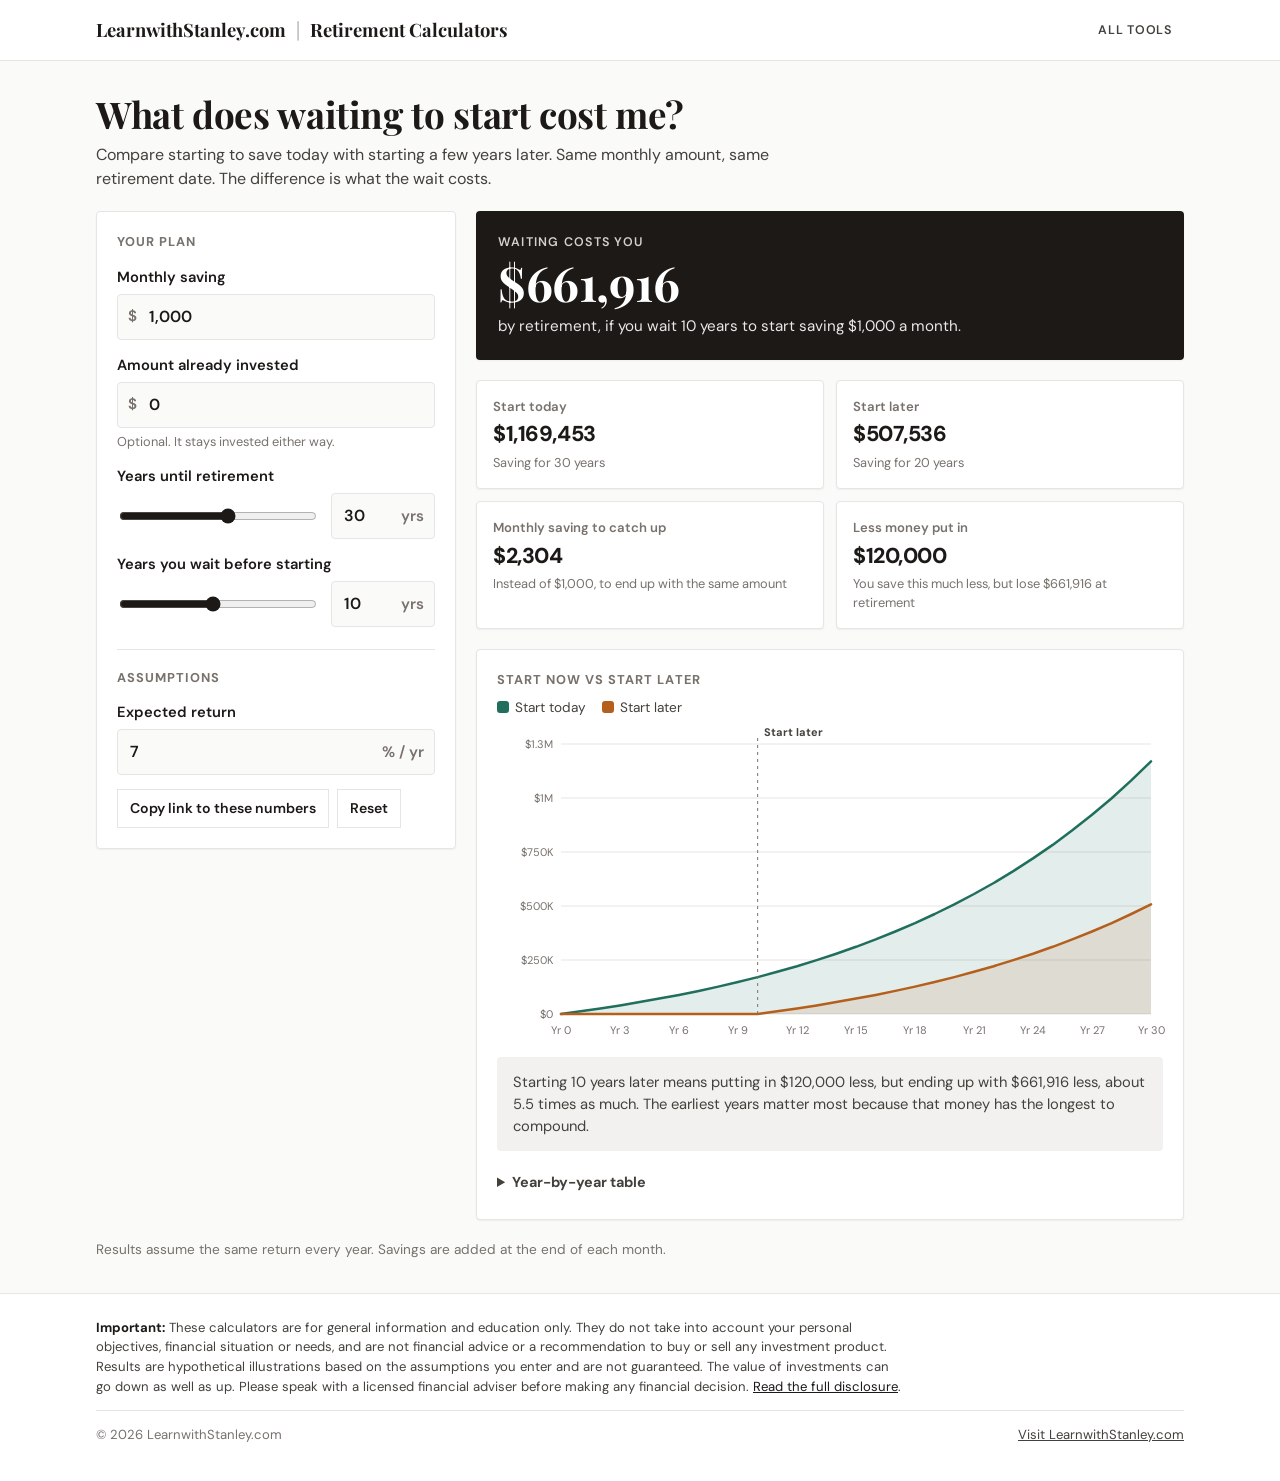
==== cost-of-delay/index.html @ 3ba8a47b "Add nine more calculators and group tools on the home page Drawdown, cost of delay, education fund, " ====
<!doctype html>
<html lang="en">
<head>
  <meta charset="utf-8">
  <meta name="viewport" content="width=device-width, initial-scale=1">
  <title>Cost of Delay · LearnwithStanley.com</title>
  <!-- layout:head -->
  <link rel="icon" href="data:image/svg+xml,%3Csvg xmlns=%27http://www.w3.org/2000/svg%27 viewBox=%270 0 32 32%27%3E%3Crect width=%2732%27 height=%2732%27 fill=%27%231c1917%27/%3E%3Ctext x=%2716%27 y=%2723%27 font-family=%27Georgia,serif%27 font-size=%2720%27 font-weight=%27700%27 fill=%27white%27 text-anchor=%27middle%27%3ES%3C/text%3E%3C/svg%3E">
  <link rel="preconnect" href="https://fonts.googleapis.com">
  <link rel="preconnect" href="https://fonts.gstatic.com" crossorigin>
  <link href="https://fonts.googleapis.com/css2?family=DM+Sans:opsz,wght@9..40,400;9..40,600;9..40,700&family=Playfair+Display:wght@600;700&display=swap" rel="stylesheet">
  <link rel="stylesheet" href="../assets/css/style.css">
  <!-- /layout:head -->
  <meta name="description" content="See how much waiting a few years to start saving costs you by retirement.">
</head>
<body>
  <header class="site-header">
    <div class="wrap">
      <a class="brand" href="https://learnwithstanley.com/">LearnwithStanley.com<span class="sep" aria-hidden="true">|</span><small>Retirement Calculators</small></a>
      <nav class="nav" aria-label="Site">
        <a href="../">All tools</a>
      </nav>
    </div>
  </header>

  <main class="wrap">
    <section class="intro">
      <h1>What does waiting to start cost me?</h1>
      <p>Compare starting to save today with starting a few years later. Same monthly amount, same retirement date. The difference is what the wait costs.</p>
    </section>

    <div class="calc">
      <form class="card inputs" id="form" onsubmit="return false" novalidate>
        <h2>Your plan</h2>
        <div class="field">
          <label for="saving">Monthly saving</label>
          <div class="input"><span class="affix">$</span><input id="saving" data-key="saving" data-type="money" data-min="0" value="1000"></div>
        </div>
        <div class="field">
          <label for="portfolio">Amount already invested</label>
          <div class="input"><span class="affix">$</span><input id="portfolio" data-key="portfolio" data-type="money" data-min="0" value="0"></div>
          <span class="hint">Optional. It stays invested either way.</span>
        </div>
        <div class="field">
          <label for="years">Years until retirement</label>
          <div class="slider-row">
            <input type="range" min="5" max="50" step="1" data-mirror="years" aria-label="Years until retirement">
            <div class="input"><input id="years" data-key="years" data-type="number" data-min="1" data-max="60" value="30"><span class="affix">yrs</span></div>
          </div>
        </div>
        <div class="field">
          <label for="delay">Years you wait before starting</label>
          <div class="slider-row">
            <input type="range" min="1" max="20" step="1" data-mirror="delay" aria-label="Years you wait before starting">
            <div class="input"><input id="delay" data-key="delay" data-type="number" data-min="0" data-max="40" value="10"><span class="affix">yrs</span></div>
          </div>
        </div>
        <h2>Assumptions</h2>
        <div class="field">
          <label for="ret">Expected return</label>
          <div class="input"><input id="ret" data-key="ret" data-type="percent" data-min="-10" data-max="30" value="7"><span class="affix">% / yr</span></div>
        </div>

        <div class="input-actions">
          <button type="button" class="btn" data-action="share">Copy link to these numbers</button>
          <button type="button" class="btn" data-action="reset">Reset</button>
        </div>
      </form>

      <div class="results" aria-live="polite">
        <div class="card hero">
          <div class="label" id="heroLabel">Waiting costs you</div>
          <div class="big" id="heroValue">—</div>
          <div class="sub" id="heroSub"></div>
        </div>
        <div class="stats">
          <div class="card stat " id="nowCard">
            <div class="label" id="nowLabel">Start today</div>
            <div class="value" id="now">—</div>
            <div class="note" id="nowNote"></div>
          </div>
          <div class="card stat " id="laterCard">
            <div class="label" id="laterLabel">Start later</div>
            <div class="value" id="later">—</div>
            <div class="note" id="laterNote"></div>
          </div>
          <div class="card stat " id="catchupCard">
            <div class="label" id="catchupLabel">Monthly saving to catch up</div>
            <div class="value" id="catchup">—</div>
            <div class="note" id="catchupNote"></div>
          </div>
          <div class="card stat " id="contribCard">
            <div class="label" id="contribLabel">Less money put in</div>
            <div class="value" id="contrib">—</div>
            <div class="note" id="contribNote"></div>
          </div>
        </div>
        <div class="card panel">
          <div class="panel-head">
            <h2>Start now vs start later</h2>
          </div>
          <div class="legend">
            <span><i style="background:var(--save)"></i>Start today</span>
            <span><i style="background:var(--draw)"></i>Start later</span>
          </div>
          <div class="chart" id="chart"></div>
          <p class="callout" id="explain"></p>
          <details class="table">
            <summary>Year-by-year table</summary>
            <div class="table-scroll"><table>
              <thead><tr><th>Wait</th><th>Portfolio at retirement</th><th>Cost of waiting</th></tr></thead>
              <tbody id="rows"></tbody>
            </table></div>
          </details>
        </div>
      </div>
    </div>

    <p class="notes">Results assume the same return every year. Savings are added at the end of each month.</p>
  </main>

  <footer class="site-footer">
    <div class="wrap">
      <p class="disclosure"><strong>Important:</strong> These calculators are for general information and education only. They do not take into account your personal objectives, financial situation or needs, and are not financial advice or a recommendation to buy or sell any investment product. Results are hypothetical illustrations based on the assumptions you enter and are not guaranteed. The value of investments can go down as well as up. Please speak with a licensed financial adviser before making any financial decision. <a href="../disclosure/">Read the full disclosure</a>.</p>
      <div class="footer-bottom">
        <span>&copy; 2026 LearnwithStanley.com</span>
        <a href="https://learnwithstanley.com/">Visit LearnwithStanley.com</a>
      </div>
    </div>
  </footer>

  <script src="../assets/js/calc.js"></script>
  <script src="../assets/js/chart.js"></script>
  <script src="../assets/js/ui.js"></script>
  <script src="../assets/js/cost-of-delay.js"></script>
</body>
</html>
---- assets/css/style.css ----
:root {
  /* LearnwithStanley.com brand: black and white, Playfair Display + DM Sans */
  --bg: #fafaf9;
  --surface: #ffffff;
  --surface-2: #f2f1ef;
  --ink: #1c1917;
  --ink-2: #44403c;
  --ink-3: #78716c;
  --line: #e7e5e4;
  --accent: #1c1917;
  --accent-ink: #ffffff;
  --accent-soft: #eeedeb;
  --save: #1f6f5c;
  --save-fill: rgba(31, 111, 92, 0.12);
  --draw: #b45f1c;
  --draw-fill: rgba(180, 95, 28, 0.12);
  --contrib: #8a837c;
  --contrib-fill: rgba(138, 131, 124, 0.18);
  --good: #1f6f5c;
  --warn: #b45309;
  --bad: #b91c1c;
  --radius: 4px;
  --shadow: 0 1px 2px rgba(28, 25, 23, 0.05);
  --serif: "Playfair Display", Georgia, "Times New Roman", serif;
  color-scheme: light;
}

@media (prefers-color-scheme: dark) {
  :root:not([data-theme="light"]) {
    --bg: #141210;
    --surface: #1c1a18;
    --surface-2: #262320;
    --ink: #f5f5f4;
    --ink-2: #d6d3d1;
    --ink-3: #a8a29e;
    --line: #2f2b28;
    --accent: #f5f5f4;
    --accent-ink: #1c1917;
    --accent-soft: #2f2b28;
    --save: #5fc4a8;
    --save-fill: rgba(95, 196, 168, 0.14);
    --draw: #f0a35e;
    --draw-fill: rgba(240, 163, 94, 0.14);
    --contrib: #a8a29e;
    --contrib-fill: rgba(168, 162, 158, 0.18);
    --good: #5fc4a8;
    --warn: #fbbf24;
    --bad: #f87171;
    --shadow: none;
    color-scheme: dark;
  }
}

* { box-sizing: border-box; }
[hidden] { display: none !important; }

html { -webkit-text-size-adjust: 100%; }

body {
  margin: 0;
  background: var(--bg);
  color: var(--ink);
  font-family: "DM Sans", system-ui, -apple-system, "Segoe UI", Roboto, sans-serif;
  font-size: 16px;
  line-height: 1.5;
}

a { color: var(--accent); }

.wrap { max-width: 1120px; margin: 0 auto; padding: 0 16px; }

/* Header */
.site-header { border-bottom: 1px solid var(--line); background: var(--surface); }
.site-header .wrap { display: flex; align-items: center; justify-content: space-between; gap: 16px; min-height: 60px; flex-wrap: wrap; }
.brand { font-family: var(--serif); font-weight: 700; color: var(--ink); text-decoration: none; font-size: 1.15rem; line-height: 1.2; }
.brand small { font-family: var(--serif); font-weight: 700; font-size: 1.15rem; color: var(--ink); }
.brand .sep { margin: 0 10px; font-weight: 400; color: var(--ink-3); }
.brand small { white-space: nowrap; }
@media (max-width: 420px) { .brand, .brand small { font-size: 0.95rem; } .brand .sep { margin: 0 6px; } }
.nav { display: flex; gap: 4px; flex-wrap: wrap; }
.nav a { color: var(--ink-2); text-decoration: none; font-weight: 600; font-size: 0.92rem; padding: 8px 12px; border-radius: 0; text-transform: uppercase; letter-spacing: 0.06em; font-size: 0.78rem; }
.nav a:hover { background: var(--surface-2); color: var(--ink); }
.nav a[aria-current="page"] { background: var(--accent); color: var(--accent-ink); }

/* Page intro */
.intro { padding: 32px 0 20px; }
.intro h1 { font-family: var(--serif); font-weight: 700; font-size: clamp(1.6rem, 3.5vw, 2.3rem); line-height: 1.15; letter-spacing: -0.01em; margin: 0 0 8px; }
.intro p { color: var(--ink-2); margin: 0; max-width: 62ch; }

/* Calculator layout */
.calc { display: grid; grid-template-columns: minmax(280px, 360px) 1fr; gap: 20px; align-items: start; padding-bottom: 40px; }
@media (max-width: 860px) { .calc { grid-template-columns: 1fr; } }

.card { background: var(--surface); border: 1px solid var(--line); border-radius: var(--radius); box-shadow: var(--shadow); }
.inputs { padding: 20px; position: sticky; top: 16px; }
@media (max-width: 860px) { .inputs { position: static; } }
.inputs h2, .panel h2 { font-size: 0.8rem; text-transform: uppercase; letter-spacing: 0.08em; color: var(--ink-3); margin: 0 0 14px; font-weight: 700; }
.inputs h2:not(:first-child) { margin-top: 22px; padding-top: 18px; border-top: 1px solid var(--line); }

.field { margin-bottom: 14px; }
.field label { display: block; font-weight: 600; font-size: 0.92rem; margin-bottom: 6px; }
.field .hint { display: block; font-size: 0.8rem; color: var(--ink-3); margin-top: 4px; }
.input { display: flex; align-items: center; border: 1px solid var(--line); border-radius: var(--radius); background: var(--bg); transition: border-color 0.15s, box-shadow 0.15s; }
.input:focus-within { border-color: var(--accent); box-shadow: 0 0 0 3px var(--accent-soft); }
.input .affix { color: var(--ink-3); font-weight: 600; padding: 0 10px; font-size: 0.95rem; white-space: nowrap; }
.input .affix:first-child { padding-right: 0; }
.input .affix:last-child { padding-left: 0; }
.input input { flex: 1; min-width: 0; border: 0; background: transparent; color: var(--ink); font: inherit; font-weight: 600; padding: 10px 12px; outline: none; font-variant-numeric: tabular-nums; }
.field.invalid .input { border-color: var(--bad); }

.slider-row { display: flex; gap: 12px; align-items: center; }
.slider-row input[type="range"] { flex: 1; accent-color: var(--accent); }
.slider-row .input { width: 104px; flex: none; }

.btn { display: inline-flex; align-items: center; gap: 6px; border: 1px solid var(--line); background: var(--surface); color: var(--ink); font: inherit; font-weight: 600; font-size: 0.88rem; padding: 8px 12px; border-radius: 0; cursor: pointer; }
.btn:hover { background: var(--surface-2); }
.input-actions { display: flex; gap: 8px; flex-wrap: wrap; margin-top: 8px; }

/* Results */
.results { display: grid; gap: 20px; min-width: 0; }
.hero { padding: 22px; background: var(--accent); color: var(--accent-ink); border: 0; }
.hero .label { font-weight: 600; opacity: 0.8; font-size: 0.78rem; text-transform: uppercase; letter-spacing: 0.1em; }
.hero .big { font-family: var(--serif); font-size: clamp(2rem, 5vw, 3rem); font-weight: 700; letter-spacing: -0.01em; font-variant-numeric: lining-nums; line-height: 1.1; margin: 4px 0 6px; font-variant-numeric: tabular-nums; }
.hero .sub { opacity: 0.9; font-size: 0.95rem; }

.stats { display: grid; grid-template-columns: repeat(2, minmax(0, 1fr)); gap: 12px; }
@media (max-width: 420px) { .stats { grid-template-columns: 1fr; } }
.stat { padding: 16px; }
.stat .label { color: var(--ink-3); font-size: 0.82rem; font-weight: 600; }
.stat .value { font-size: 1.35rem; font-weight: 800; letter-spacing: -0.02em; margin-top: 2px; font-variant-numeric: tabular-nums; }
.stat .note { color: var(--ink-3); font-size: 0.8rem; margin-top: 2px; }
.stat.good .value { color: var(--good); }
.stat.warn .value { color: var(--warn); }
.stat.bad .value { color: var(--bad); }

.panel { padding: 20px; min-width: 0; }
.panel-head { display: flex; justify-content: space-between; align-items: center; gap: 12px; flex-wrap: wrap; margin-bottom: 8px; }
.panel-head h2 { margin: 0; }

.toggle { display: inline-flex; background: var(--surface-2); border-radius: var(--radius); padding: 3px; }
.toggle button { border: 0; background: transparent; color: var(--ink-2); font: inherit; font-size: 0.82rem; font-weight: 700; padding: 6px 10px; border-radius: 2px; cursor: pointer; }
.toggle button[aria-pressed="true"] { background: var(--surface); color: var(--ink); box-shadow: 0 1px 2px rgba(0,0,0,0.08); }

.legend { display: flex; gap: 16px; flex-wrap: wrap; font-size: 0.85rem; color: var(--ink-2); margin-bottom: 4px; }
.legend i { display: inline-block; width: 12px; height: 12px; border-radius: 3px; margin-right: 6px; vertical-align: -1px; }

.callout { padding: 14px 16px; border-radius: var(--radius); background: var(--surface-2); color: var(--ink-2); font-size: 0.92rem; }
.callout strong { color: var(--ink); }

/* Chart */
.chart { position: relative; width: 100%; }
.chart svg { display: block; width: 100%; height: auto; overflow: visible; }
.chart .grid line { stroke: var(--line); }
.chart .axis text { fill: var(--ink-3); font-size: 11px; font-family: inherit; }
.chart .marker line { stroke: var(--ink-3); stroke-dasharray: 3 4; }
.chart .marker text { fill: var(--ink-2); font-size: 11px; font-weight: 700; font-family: inherit; }
.chart .hover-line { stroke: var(--ink-3); }
.chart-tip { position: absolute; pointer-events: none; background: var(--ink); color: var(--bg); font-size: 0.8rem; padding: 8px 10px; border-radius: 8px; white-space: nowrap; transform: translate(-50%, -100%); opacity: 0; transition: opacity 0.1s; z-index: 2; }
.chart-tip b { display: block; margin-bottom: 2px; }
.chart-tip span { display: block; font-variant-numeric: tabular-nums; }

/* Table */
details.table { margin-top: 4px; }
details.table summary { cursor: pointer; font-weight: 700; color: var(--ink-2); font-size: 0.9rem; padding: 6px 0; }
.table-scroll { overflow-x: auto; max-height: 420px; overflow-y: auto; border: 1px solid var(--line); border-radius: var(--radius); margin-top: 8px; }
table { border-collapse: collapse; width: 100%; font-size: 0.88rem; font-variant-numeric: tabular-nums; }
th, td { padding: 8px 12px; text-align: right; border-bottom: 1px solid var(--line); white-space: nowrap; }
th:first-child, td:first-child { text-align: left; }
thead th { position: sticky; top: 0; background: var(--surface-2); color: var(--ink-2); font-weight: 700; }
tr.phase-draw td:first-child { color: var(--draw); }

/* Home */
.banner { background: #1c1917; color: #fafaf9; padding: 56px 0 52px; text-align: center; margin-bottom: 32px; }
.banner .banner-kicker { font-size: 0.78rem; font-weight: 700; letter-spacing: 0.2em; text-transform: uppercase; color: #d6d3d1; margin: 0 auto 12px; }
.banner h1 { font-family: var(--serif); font-weight: 700; font-size: clamp(2rem, 5vw, 3.2rem); line-height: 1.1; margin: 0 0 14px; }
.banner p { margin: 0 auto; max-width: 56ch; color: #e7e5e4; }
.tools { display: grid; grid-template-columns: repeat(auto-fit, minmax(280px, 1fr)); gap: 16px; padding-bottom: 40px; }
.tool { display: block; padding: 22px; text-decoration: none; color: var(--ink); transition: transform 0.15s, border-color 0.15s; }
.tool:hover { transform: translateY(-2px); border-color: var(--accent); }
.tool .tag { display: inline-block; font-size: 0.75rem; font-weight: 800; text-transform: uppercase; letter-spacing: 0.08em; color: var(--ink-2); background: var(--accent-soft); padding: 3px 8px; border-radius: 0; }
.tool h2 { font-family: var(--serif); margin: 12px 0 6px; font-size: 1.4rem; }
.tool p { margin: 0 0 14px; color: var(--ink-2); }
.tool .go { font-family: var(--serif); font-weight: 700; color: var(--ink); text-transform: uppercase; letter-spacing: 0.06em; font-size: 0.85rem; }
.tool.soon { opacity: 0.6; pointer-events: none; box-shadow: none; border-style: dashed; }

/* Footer */
.site-footer { border-top: 1px solid var(--line); padding: 24px 0 36px; color: var(--ink-3); font-size: 0.82rem; background: var(--surface); }
.site-footer p { margin: 0 0 8px; max-width: 90ch; }
.site-footer .disclosure { color: var(--ink-2); }
.site-footer .disclosure strong { color: var(--ink); }
.site-footer .footer-bottom { display: flex; gap: 16px; flex-wrap: wrap; justify-content: space-between; margin-top: 14px; padding-top: 14px; border-top: 1px solid var(--line); }
.site-footer .footer-bottom a { color: var(--ink-2); }

/* Long-form pages (disclosure) */
.prose { max-width: 72ch; padding-bottom: 48px; }
.prose h2 { font-family: var(--serif); font-size: 1.3rem; margin: 28px 0 8px; }
.prose p, .prose li { color: var(--ink-2); }
.prose ul { padding-left: 20px; }

.sr-only { position: absolute; width: 1px; height: 1px; padding: 0; margin: -1px; overflow: hidden; clip: rect(0,0,0,0); border: 0; }

@media print {
  .site-header .nav, .input-actions, .toggle { display: none; }
  .inputs { position: static; }
  body { background: #fff; }
}

/* Notes under a calculator */
.notes { color: var(--ink-3); font-size: 0.85rem; max-width: 90ch; margin: -20px 0 32px; }

/* Breakdown bars (insurance, net worth) */
.bars { display: grid; gap: 10px; margin-top: 6px; }
.bar-row { display: grid; grid-template-columns: minmax(110px, 180px) 1fr auto; gap: 12px; align-items: center; font-size: 0.9rem; }
.bar-row .bar-label { color: var(--ink-2); }
.bar-row .bar-track { height: 12px; background: var(--surface-2); border-radius: 2px; overflow: hidden; }
.bar-row .bar-fill { height: 100%; background: var(--save); border-radius: 2px; }
.bar-row .bar-fill.neg { background: var(--draw); }
.bar-row .bar-fill.muted { background: var(--contrib); }
.bar-row .bar-value { font-weight: 700; font-variant-numeric: tabular-nums; text-align: right; min-width: 90px; }
.bar-row.total { border-top: 1px solid var(--line); padding-top: 10px; font-weight: 700; }
@media (max-width: 520px) { .bar-row { grid-template-columns: 1fr auto; } .bar-row .bar-track { grid-column: 1 / -1; order: 3; } }

/* Side-by-side comparison */
.compare { display: grid; grid-template-columns: repeat(2, minmax(0, 1fr)); gap: 12px; }
@media (max-width: 420px) { .compare { grid-template-columns: 1fr; } }
.compare .stat.winner { border-color: var(--ink); box-shadow: inset 0 0 0 1px var(--ink); }
.badge { display: inline-block; font-size: 0.7rem; font-weight: 700; letter-spacing: 0.08em; text-transform: uppercase; background: var(--accent); color: var(--accent-ink); padding: 2px 6px; margin-left: 6px; vertical-align: 2px; }

/* Editable list (debt payoff) */
.debt { border: 1px solid var(--line); padding: 12px; margin-bottom: 10px; background: var(--bg); }
.debt-head { display: flex; justify-content: space-between; align-items: center; gap: 8px; margin-bottom: 8px; }
.debt-head input { border: 0; background: transparent; font: inherit; font-weight: 700; color: var(--ink); padding: 2px 0; min-width: 0; flex: 1; }
.debt-head button { border: 0; background: none; color: var(--ink-3); cursor: pointer; font: inherit; font-size: 0.82rem; }
.debt-head button:hover { color: var(--bad); }
.debt-grid { display: grid; grid-template-columns: repeat(3, minmax(0, 1fr)); gap: 8px; }
.debt-grid label { font-size: 0.75rem; color: var(--ink-3); font-weight: 600; display: block; margin-bottom: 3px; }
.debt-grid .input input { padding: 8px; font-size: 0.9rem; }
.debt-grid .input .affix { padding: 0 6px; font-size: 0.85rem; }

/* Home groups */
.group-title { font-family: var(--serif); font-size: 1.35rem; margin: 8px 0 14px; }
.tools + .group-title { margin-top: 0; }
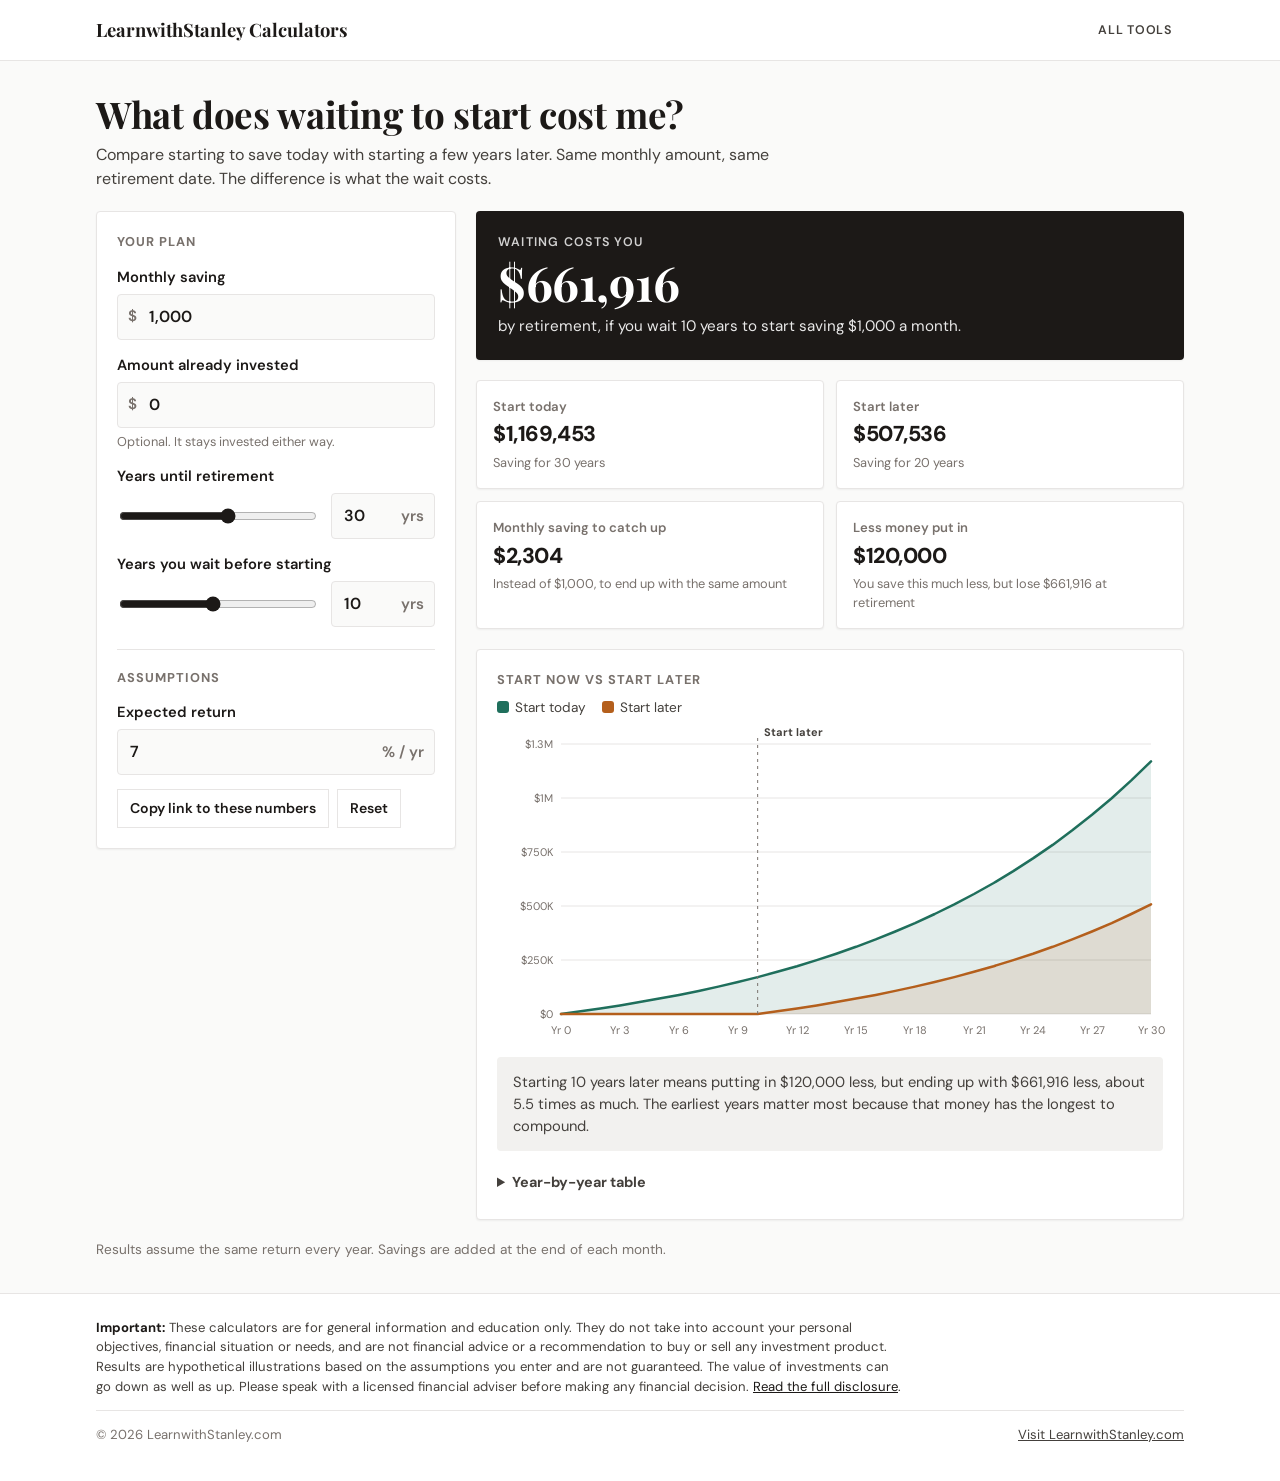
==== commit 1c7ae2a0: "Rebrand as LearnwithStanley Calculators Co-Authored-By: Claude Opus 5.5 (1M context) <noreply@anthro" ====
--- a/cost-of-delay/index.html
+++ b/cost-of-delay/index.html
@@ -3,7 +3,7 @@
 <head>
   <meta charset="utf-8">
   <meta name="viewport" content="width=device-width, initial-scale=1">
-  <title>Cost of Delay · LearnwithStanley.com</title>
+  <title>Cost of Delay · LearnwithStanley Calculators</title>
   <!-- layout:head -->
   <link rel="icon" href="data:image/svg+xml,%3Csvg xmlns=%27http://www.w3.org/2000/svg%27 viewBox=%270 0 32 32%27%3E%3Crect width=%2732%27 height=%2732%27 fill=%27%231c1917%27/%3E%3Ctext x=%2716%27 y=%2723%27 font-family=%27Georgia,serif%27 font-size=%2720%27 font-weight=%27700%27 fill=%27white%27 text-anchor=%27middle%27%3ES%3C/text%3E%3C/svg%3E">
   <link rel="preconnect" href="https://fonts.googleapis.com">
@@ -16,7 +16,7 @@
 <body>
   <header class="site-header">
     <div class="wrap">
-      <a class="brand" href="https://learnwithstanley.com/">LearnwithStanley.com<span class="sep" aria-hidden="true">|</span><small>Retirement Calculators</small></a>
+      <a class="brand" href="../">LearnwithStanley Calculators</a>
       <nav class="nav" aria-label="Site">
         <a href="../">All tools</a>
       </nav>
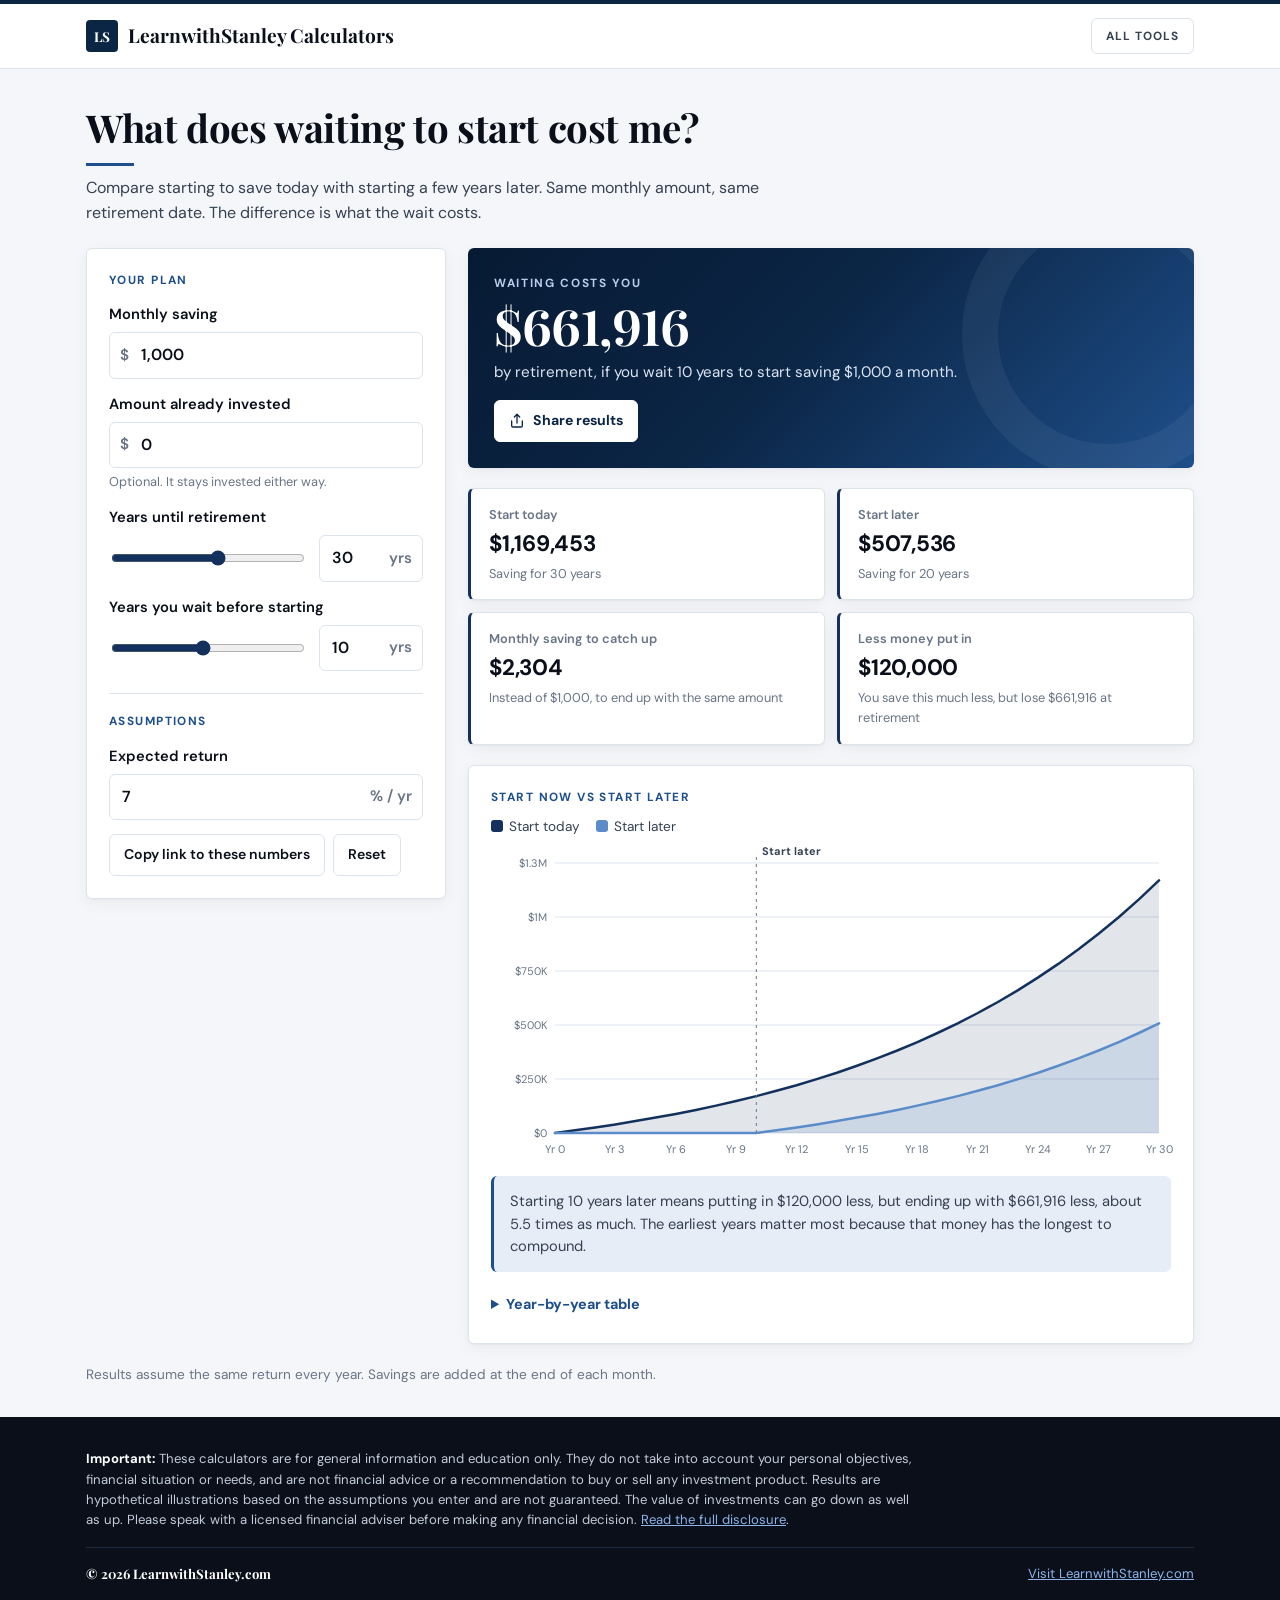
==== commit 66fa5a09: "Redesign in navy, white and black and add Share results to every calculator Share builds a branded r" ====
--- a/cost-of-delay/index.html
+++ b/cost-of-delay/index.html
@@ -5,7 +5,17 @@
   <meta name="viewport" content="width=device-width, initial-scale=1">
   <title>Cost of Delay · LearnwithStanley Calculators</title>
   <!-- layout:head -->
-  <link rel="icon" href="data:image/svg+xml,%3Csvg xmlns=%27http://www.w3.org/2000/svg%27 viewBox=%270 0 32 32%27%3E%3Crect width=%2732%27 height=%2732%27 fill=%27%231c1917%27/%3E%3Ctext x=%2716%27 y=%2723%27 font-family=%27Georgia,serif%27 font-size=%2720%27 font-weight=%27700%27 fill=%27white%27 text-anchor=%27middle%27%3ES%3C/text%3E%3C/svg%3E">
+  <meta name="theme-color" content="#0b2545">
+  <meta property="og:type" content="website">
+  <meta property="og:site_name" content="LearnwithStanley Calculators">
+  <meta property="og:title" content="Cost of Delay · LearnwithStanley Calculators">
+  <meta property="og:description" content="See how much waiting a few years to start saving costs you by retirement.">
+  <meta property="og:url" content="https://stanleylps.github.io/recalculator/cost-of-delay/">
+  <meta property="og:image" content="https://stanleylps.github.io/recalculator/assets/img/og-image.png">
+  <meta property="og:image:width" content="1200">
+  <meta property="og:image:height" content="630">
+  <meta name="twitter:card" content="summary_large_image">
+  <link rel="icon" href="data:image/svg+xml,%3Csvg xmlns=%27http://www.w3.org/2000/svg%27 viewBox=%270 0 32 32%27%3E%3Crect width=%2732%27 height=%2732%27 fill=%27%230b2545%27/%3E%3Ctext x=%2716%27 y=%2721%27 font-family=%27Georgia,serif%27 font-size=%2714%27 font-weight=%27700%27 fill=%27white%27 text-anchor=%27middle%27%3ELS%3C/text%3E%3C/svg%3E">
   <link rel="preconnect" href="https://fonts.googleapis.com">
   <link rel="preconnect" href="https://fonts.gstatic.com" crossorigin>
   <link href="https://fonts.googleapis.com/css2?family=DM+Sans:opsz,wght@9..40,400;9..40,600;9..40,700&family=Playfair+Display:wght@600;700&display=swap" rel="stylesheet">
@@ -133,5 +143,6 @@
   <script src="../assets/js/chart.js"></script>
   <script src="../assets/js/ui.js"></script>
   <script src="../assets/js/cost-of-delay.js"></script>
+  <script src="../assets/js/share.js"></script>
 </body>
 </html>
--- a/assets/css/style.css
+++ b/assets/css/style.css
@@ -1,51 +1,66 @@
+/*
+ * LearnwithStanley Calculators
+ * Palette: white, black and dark blue. Type: Playfair Display (headings) + DM Sans (text).
+ */
 :root {
-  /* LearnwithStanley.com brand: black and white, Playfair Display + DM Sans */
-  --bg: #fafaf9;
+  --navy-900: #071a33;
+  --navy-800: #0b2545;
+  --navy-700: #13315c;
+  --navy-600: #1e4f8a;
+  --black: #0a0f1a;
+
+  --bg: #f4f6f9;
   --surface: #ffffff;
-  --surface-2: #f2f1ef;
-  --ink: #1c1917;
-  --ink-2: #44403c;
-  --ink-3: #78716c;
-  --line: #e7e5e4;
-  --accent: #1c1917;
+  --surface-2: #eef2f7;
+  --ink: #0a0f1a;
+  --ink-2: #364152;
+  --ink-3: #697586;
+  --line: #dde3eb;
+  --accent: #13315c;
   --accent-ink: #ffffff;
-  --accent-soft: #eeedeb;
-  --save: #1f6f5c;
-  --save-fill: rgba(31, 111, 92, 0.12);
-  --draw: #b45f1c;
-  --draw-fill: rgba(180, 95, 28, 0.12);
-  --contrib: #8a837c;
-  --contrib-fill: rgba(138, 131, 124, 0.18);
-  --good: #1f6f5c;
+  --accent-soft: #e6edf7;
+  --link: #1e4f8a;
+
+  --save: #13315c;
+  --save-fill: rgba(19, 49, 92, 0.12);
+  --draw: #5b8cc9;
+  --draw-fill: rgba(91, 140, 201, 0.16);
+  --contrib: #98a2b3;
+  --contrib-fill: rgba(152, 162, 179, 0.2);
+  --good: #0f6b4f;
   --warn: #b45309;
-  --bad: #b91c1c;
-  --radius: 4px;
-  --shadow: 0 1px 2px rgba(28, 25, 23, 0.05);
+  --bad: #b42318;
+
+  --hero-bg: linear-gradient(135deg, #071a33 0%, #0b2545 45%, #1e4f8a 100%);
+  --radius: 6px;
+  --shadow: 0 1px 2px rgba(10, 15, 26, 0.04), 0 4px 16px rgba(10, 15, 26, 0.05);
   --serif: "Playfair Display", Georgia, "Times New Roman", serif;
+  --sans: "DM Sans", system-ui, -apple-system, "Segoe UI", Roboto, sans-serif;
   color-scheme: light;
 }
 
 @media (prefers-color-scheme: dark) {
   :root:not([data-theme="light"]) {
-    --bg: #141210;
-    --surface: #1c1a18;
-    --surface-2: #262320;
-    --ink: #f5f5f4;
-    --ink-2: #d6d3d1;
-    --ink-3: #a8a29e;
-    --line: #2f2b28;
-    --accent: #f5f5f4;
-    --accent-ink: #1c1917;
-    --accent-soft: #2f2b28;
-    --save: #5fc4a8;
-    --save-fill: rgba(95, 196, 168, 0.14);
-    --draw: #f0a35e;
-    --draw-fill: rgba(240, 163, 94, 0.14);
-    --contrib: #a8a29e;
-    --contrib-fill: rgba(168, 162, 158, 0.18);
-    --good: #5fc4a8;
-    --warn: #fbbf24;
-    --bad: #f87171;
+    --bg: #070c16;
+    --surface: #0e1626;
+    --surface-2: #162238;
+    --ink: #eef2f8;
+    --ink-2: #c3ccda;
+    --ink-3: #8b97a9;
+    --line: #1f2c44;
+    --accent: #8fb4ea;
+    --accent-ink: #071a33;
+    --accent-soft: #162a4a;
+    --link: #8fb4ea;
+    --save: #8fb4ea;
+    --save-fill: rgba(143, 180, 234, 0.16);
+    --draw: #4a78b5;
+    --draw-fill: rgba(74, 120, 181, 0.2);
+    --contrib: #6b7a90;
+    --contrib-fill: rgba(107, 122, 144, 0.22);
+    --good: #5cc6a0;
+    --warn: #f2b84b;
+    --bad: #f07a6e;
     --shadow: none;
     color-scheme: dark;
   }
@@ -53,55 +68,57 @@
 
 * { box-sizing: border-box; }
 [hidden] { display: none !important; }
-
 html { -webkit-text-size-adjust: 100%; }
 
 body {
   margin: 0;
   background: var(--bg);
   color: var(--ink);
-  font-family: "DM Sans", system-ui, -apple-system, "Segoe UI", Roboto, sans-serif;
+  font-family: var(--sans);
   font-size: 16px;
-  line-height: 1.5;
-}
-
-a { color: var(--accent); }
-
-.wrap { max-width: 1120px; margin: 0 auto; padding: 0 16px; }
+  line-height: 1.55;
+  -webkit-font-smoothing: antialiased;
+}
+
+a { color: var(--link); }
+:focus-visible { outline: 2px solid var(--navy-600); outline-offset: 2px; }
+
+.wrap { max-width: 1140px; margin: 0 auto; padding: 0 16px; }
 
 /* Header */
-.site-header { border-bottom: 1px solid var(--line); background: var(--surface); }
-.site-header .wrap { display: flex; align-items: center; justify-content: space-between; gap: 16px; min-height: 60px; flex-wrap: wrap; }
-.brand { font-family: var(--serif); font-weight: 700; color: var(--ink); text-decoration: none; font-size: 1.15rem; line-height: 1.2; }
-.brand small { font-family: var(--serif); font-weight: 700; font-size: 1.15rem; color: var(--ink); }
-.brand .sep { margin: 0 10px; font-weight: 400; color: var(--ink-3); }
-.brand small { white-space: nowrap; }
-@media (max-width: 420px) { .brand, .brand small { font-size: 0.95rem; } .brand .sep { margin: 0 6px; } }
+.site-header { background: var(--surface); border-top: 4px solid var(--navy-800); border-bottom: 1px solid var(--line); }
+.site-header .wrap { display: flex; align-items: center; justify-content: space-between; gap: 16px; min-height: 64px; flex-wrap: wrap; }
+.brand { display: inline-flex; align-items: center; gap: 10px; font-family: var(--serif); font-weight: 700; color: var(--ink); text-decoration: none; font-size: 1.2rem; line-height: 1.2; white-space: nowrap; }
+.brand::before { content: "LS"; display: inline-grid; place-items: center; width: 32px; height: 32px; background: var(--navy-800); color: #fff; font-family: var(--serif); font-size: 0.85rem; letter-spacing: 0.02em; border-radius: 4px; }
+@media (max-width: 420px) { .brand { font-size: 1.02rem; } .brand::before { width: 28px; height: 28px; font-size: 0.75rem; } }
 .nav { display: flex; gap: 4px; flex-wrap: wrap; }
-.nav a { color: var(--ink-2); text-decoration: none; font-weight: 600; font-size: 0.92rem; padding: 8px 12px; border-radius: 0; text-transform: uppercase; letter-spacing: 0.06em; font-size: 0.78rem; }
-.nav a:hover { background: var(--surface-2); color: var(--ink); }
-.nav a[aria-current="page"] { background: var(--accent); color: var(--accent-ink); }
+.nav a { color: var(--ink-2); text-decoration: none; font-weight: 700; padding: 8px 14px; border-radius: var(--radius); text-transform: uppercase; letter-spacing: 0.08em; font-size: 0.74rem; border: 1px solid var(--line); }
+.nav a:hover { border-color: var(--navy-700); color: var(--navy-700); }
+.nav a[aria-current="page"] { background: var(--navy-800); border-color: var(--navy-800); color: #fff; }
 
 /* Page intro */
-.intro { padding: 32px 0 20px; }
-.intro h1 { font-family: var(--serif); font-weight: 700; font-size: clamp(1.6rem, 3.5vw, 2.3rem); line-height: 1.15; letter-spacing: -0.01em; margin: 0 0 8px; }
-.intro p { color: var(--ink-2); margin: 0; max-width: 62ch; }
+.intro { padding: 36px 0 22px; }
+.intro h1 { font-family: var(--serif); font-weight: 700; font-size: clamp(1.7rem, 3.5vw, 2.4rem); line-height: 1.15; letter-spacing: -0.01em; margin: 0 0 10px; color: var(--ink); }
+.intro h1::after { content: ""; display: block; width: 48px; height: 3px; background: var(--navy-600); margin-top: 14px; }
+.intro p { color: var(--ink-2); margin: 0; max-width: 64ch; }
 
 /* Calculator layout */
-.calc { display: grid; grid-template-columns: minmax(280px, 360px) 1fr; gap: 20px; align-items: start; padding-bottom: 40px; }
+.calc { display: grid; grid-template-columns: minmax(280px, 360px) 1fr; gap: 22px; align-items: start; padding-bottom: 40px; }
 @media (max-width: 860px) { .calc { grid-template-columns: 1fr; } }
 
 .card { background: var(--surface); border: 1px solid var(--line); border-radius: var(--radius); box-shadow: var(--shadow); }
-.inputs { padding: 20px; position: sticky; top: 16px; }
+.inputs { padding: 22px; position: sticky; top: 16px; }
 @media (max-width: 860px) { .inputs { position: static; } }
-.inputs h2, .panel h2 { font-size: 0.8rem; text-transform: uppercase; letter-spacing: 0.08em; color: var(--ink-3); margin: 0 0 14px; font-weight: 700; }
+.inputs h2, .panel h2 { font-size: 0.74rem; text-transform: uppercase; letter-spacing: 0.12em; color: var(--navy-600); margin: 0 0 14px; font-weight: 700; }
+@media (prefers-color-scheme: dark) { :root:not([data-theme="light"]) .inputs h2, :root:not([data-theme="light"]) .panel h2 { color: var(--accent); } }
 .inputs h2:not(:first-child) { margin-top: 22px; padding-top: 18px; border-top: 1px solid var(--line); }
 
 .field { margin-bottom: 14px; }
 .field label { display: block; font-weight: 600; font-size: 0.92rem; margin-bottom: 6px; }
 .field .hint { display: block; font-size: 0.8rem; color: var(--ink-3); margin-top: 4px; }
-.input { display: flex; align-items: center; border: 1px solid var(--line); border-radius: var(--radius); background: var(--bg); transition: border-color 0.15s, box-shadow 0.15s; }
-.input:focus-within { border-color: var(--accent); box-shadow: 0 0 0 3px var(--accent-soft); }
+.input { display: flex; align-items: center; border: 1px solid var(--line); border-radius: var(--radius); background: var(--surface); transition: border-color 0.15s, box-shadow 0.15s; }
+.input:hover { border-color: #b9c3d1; }
+.input:focus-within { border-color: var(--navy-600); box-shadow: 0 0 0 3px rgba(30, 79, 138, 0.15); }
 .input .affix { color: var(--ink-3); font-weight: 600; padding: 0 10px; font-size: 0.95rem; white-space: nowrap; }
 .input .affix:first-child { padding-right: 0; }
 .input .affix:last-child { padding-left: 0; }
@@ -109,87 +126,108 @@
 .field.invalid .input { border-color: var(--bad); }
 
 .slider-row { display: flex; gap: 12px; align-items: center; }
-.slider-row input[type="range"] { flex: 1; accent-color: var(--accent); }
+.slider-row input[type="range"] { flex: 1; accent-color: var(--navy-700); }
 .slider-row .input { width: 104px; flex: none; }
 
-.btn { display: inline-flex; align-items: center; gap: 6px; border: 1px solid var(--line); background: var(--surface); color: var(--ink); font: inherit; font-weight: 600; font-size: 0.88rem; padding: 8px 12px; border-radius: 0; cursor: pointer; }
-.btn:hover { background: var(--surface-2); }
+.btn { display: inline-flex; align-items: center; justify-content: center; gap: 8px; border: 1px solid var(--line); background: var(--surface); color: var(--ink); font: inherit; font-weight: 600; font-size: 0.88rem; padding: 9px 14px; border-radius: var(--radius); cursor: pointer; text-decoration: none; transition: background 0.15s, border-color 0.15s, color 0.15s; }
+.btn:hover { border-color: var(--navy-700); color: var(--navy-700); }
+.btn svg { width: 16px; height: 16px; flex: none; }
+.btn-primary { background: var(--navy-800); border-color: var(--navy-800); color: #fff; }
+.btn-primary:hover { background: var(--navy-700); border-color: var(--navy-700); color: #fff; }
 .input-actions { display: flex; gap: 8px; flex-wrap: wrap; margin-top: 8px; }
 
 /* Results */
 .results { display: grid; gap: 20px; min-width: 0; }
-.hero { padding: 22px; background: var(--accent); color: var(--accent-ink); border: 0; }
-.hero .label { font-weight: 600; opacity: 0.8; font-size: 0.78rem; text-transform: uppercase; letter-spacing: 0.1em; }
-.hero .big { font-family: var(--serif); font-size: clamp(2rem, 5vw, 3rem); font-weight: 700; letter-spacing: -0.01em; font-variant-numeric: lining-nums; line-height: 1.1; margin: 4px 0 6px; font-variant-numeric: tabular-nums; }
-.hero .sub { opacity: 0.9; font-size: 0.95rem; }
+.hero { position: relative; overflow: hidden; padding: 26px; background: var(--hero-bg); color: #fff; border: 0; }
+.hero::after { content: ""; position: absolute; right: -60px; top: -60px; width: 220px; height: 220px; border-radius: 50%; border: 36px solid rgba(255, 255, 255, 0.05); pointer-events: none; }
+.hero .label { font-weight: 700; color: #b9cdea; font-size: 0.74rem; text-transform: uppercase; letter-spacing: 0.14em; }
+.hero .big { font-family: var(--serif); font-size: clamp(2rem, 5vw, 3.1rem); font-weight: 700; letter-spacing: -0.01em; line-height: 1.1; margin: 6px 0 8px; font-variant-numeric: lining-nums tabular-nums; }
+.hero .sub { color: #dbe5f3; font-size: 0.95rem; max-width: 60ch; }
+.hero-actions { position: relative; z-index: 1; margin-top: 16px; display: flex; gap: 8px; flex-wrap: wrap; }
+.hero .btn-share { background: #fff; border-color: #fff; color: var(--navy-800); font-weight: 700; }
+.hero .btn-share:hover { background: #e6edf7; border-color: #e6edf7; color: var(--navy-900); }
 
 .stats { display: grid; grid-template-columns: repeat(2, minmax(0, 1fr)); gap: 12px; }
 @media (max-width: 420px) { .stats { grid-template-columns: 1fr; } }
-.stat { padding: 16px; }
-.stat .label { color: var(--ink-3); font-size: 0.82rem; font-weight: 600; }
-.stat .value { font-size: 1.35rem; font-weight: 800; letter-spacing: -0.02em; margin-top: 2px; font-variant-numeric: tabular-nums; }
+.stat { padding: 16px 18px; border-left: 3px solid var(--navy-700); }
+@media (prefers-color-scheme: dark) { :root:not([data-theme="light"]) .stat { border-left-color: var(--accent); } }
+.stat .label { color: var(--ink-3); font-size: 0.8rem; font-weight: 600; }
+.stat .value { font-size: 1.4rem; font-weight: 700; letter-spacing: -0.01em; margin-top: 2px; font-variant-numeric: tabular-nums; color: var(--ink); }
 .stat .note { color: var(--ink-3); font-size: 0.8rem; margin-top: 2px; }
 .stat.good .value { color: var(--good); }
 .stat.warn .value { color: var(--warn); }
 .stat.bad .value { color: var(--bad); }
 
-.panel { padding: 20px; min-width: 0; }
-.panel-head { display: flex; justify-content: space-between; align-items: center; gap: 12px; flex-wrap: wrap; margin-bottom: 8px; }
+.panel { padding: 22px; min-width: 0; }
+.panel-head { display: flex; justify-content: space-between; align-items: center; gap: 12px; flex-wrap: wrap; margin-bottom: 10px; }
 .panel-head h2 { margin: 0; }
 
 .toggle { display: inline-flex; background: var(--surface-2); border-radius: var(--radius); padding: 3px; }
-.toggle button { border: 0; background: transparent; color: var(--ink-2); font: inherit; font-size: 0.82rem; font-weight: 700; padding: 6px 10px; border-radius: 2px; cursor: pointer; }
-.toggle button[aria-pressed="true"] { background: var(--surface); color: var(--ink); box-shadow: 0 1px 2px rgba(0,0,0,0.08); }
+.toggle button { border: 0; background: transparent; color: var(--ink-2); font: inherit; font-size: 0.8rem; font-weight: 700; padding: 6px 10px; border-radius: 4px; cursor: pointer; }
+.toggle button[aria-pressed="true"] { background: var(--navy-800); color: #fff; }
 
 .legend { display: flex; gap: 16px; flex-wrap: wrap; font-size: 0.85rem; color: var(--ink-2); margin-bottom: 4px; }
 .legend i { display: inline-block; width: 12px; height: 12px; border-radius: 3px; margin-right: 6px; vertical-align: -1px; }
 
-.callout { padding: 14px 16px; border-radius: var(--radius); background: var(--surface-2); color: var(--ink-2); font-size: 0.92rem; }
+.callout { padding: 14px 16px; border-radius: var(--radius); background: var(--accent-soft); border-left: 3px solid var(--navy-600); color: var(--ink-2); font-size: 0.92rem; }
 .callout strong { color: var(--ink); }
 
 /* Chart */
 .chart { position: relative; width: 100%; }
 .chart svg { display: block; width: 100%; height: auto; overflow: visible; }
 .chart .grid line { stroke: var(--line); }
-.chart .axis text { fill: var(--ink-3); font-size: 11px; font-family: inherit; }
+.chart .axis text { fill: var(--ink-3); font-size: 11px; font-family: var(--sans); }
 .chart .marker line { stroke: var(--ink-3); stroke-dasharray: 3 4; }
-.chart .marker text { fill: var(--ink-2); font-size: 11px; font-weight: 700; font-family: inherit; }
+.chart .marker text { fill: var(--ink-2); font-size: 11px; font-weight: 700; font-family: var(--sans); }
 .chart .hover-line { stroke: var(--ink-3); }
-.chart-tip { position: absolute; pointer-events: none; background: var(--ink); color: var(--bg); font-size: 0.8rem; padding: 8px 10px; border-radius: 8px; white-space: nowrap; transform: translate(-50%, -100%); opacity: 0; transition: opacity 0.1s; z-index: 2; }
+.chart-tip { position: absolute; pointer-events: none; background: var(--black); color: #fff; font-size: 0.8rem; padding: 8px 10px; border-radius: 6px; white-space: nowrap; transform: translate(-50%, -100%); opacity: 0; transition: opacity 0.1s; z-index: 2; }
 .chart-tip b { display: block; margin-bottom: 2px; }
 .chart-tip span { display: block; font-variant-numeric: tabular-nums; }
 
 /* Table */
-details.table { margin-top: 4px; }
-details.table summary { cursor: pointer; font-weight: 700; color: var(--ink-2); font-size: 0.9rem; padding: 6px 0; }
+details.table { margin-top: 6px; }
+details.table summary { cursor: pointer; font-weight: 700; color: var(--link); font-size: 0.9rem; padding: 6px 0; }
 .table-scroll { overflow-x: auto; max-height: 420px; overflow-y: auto; border: 1px solid var(--line); border-radius: var(--radius); margin-top: 8px; }
 table { border-collapse: collapse; width: 100%; font-size: 0.88rem; font-variant-numeric: tabular-nums; }
 th, td { padding: 8px 12px; text-align: right; border-bottom: 1px solid var(--line); white-space: nowrap; }
 th:first-child, td:first-child { text-align: left; }
-thead th { position: sticky; top: 0; background: var(--surface-2); color: var(--ink-2); font-weight: 700; }
-tr.phase-draw td:first-child { color: var(--draw); }
+thead th { position: sticky; top: 0; background: var(--navy-800); color: #fff; font-weight: 600; }
+tbody tr:nth-child(even) td { background: var(--surface-2); }
+tr.phase-draw td:first-child { color: var(--navy-600); }
 
 /* Home */
-.banner { background: #1c1917; color: #fafaf9; padding: 56px 0 52px; text-align: center; margin-bottom: 32px; }
-.banner .banner-kicker { font-size: 0.78rem; font-weight: 700; letter-spacing: 0.2em; text-transform: uppercase; color: #d6d3d1; margin: 0 auto 12px; }
-.banner h1 { font-family: var(--serif); font-weight: 700; font-size: clamp(2rem, 5vw, 3.2rem); line-height: 1.1; margin: 0 0 14px; }
-.banner p { margin: 0 auto; max-width: 56ch; color: #e7e5e4; }
-.tools { display: grid; grid-template-columns: repeat(auto-fit, minmax(280px, 1fr)); gap: 16px; padding-bottom: 40px; }
-.tool { display: block; padding: 22px; text-decoration: none; color: var(--ink); transition: transform 0.15s, border-color 0.15s; }
-.tool:hover { transform: translateY(-2px); border-color: var(--accent); }
-.tool .tag { display: inline-block; font-size: 0.75rem; font-weight: 800; text-transform: uppercase; letter-spacing: 0.08em; color: var(--ink-2); background: var(--accent-soft); padding: 3px 8px; border-radius: 0; }
-.tool h2 { font-family: var(--serif); margin: 12px 0 6px; font-size: 1.4rem; }
-.tool p { margin: 0 0 14px; color: var(--ink-2); }
-.tool .go { font-family: var(--serif); font-weight: 700; color: var(--ink); text-transform: uppercase; letter-spacing: 0.06em; font-size: 0.85rem; }
-.tool.soon { opacity: 0.6; pointer-events: none; box-shadow: none; border-style: dashed; }
+.banner { position: relative; overflow: hidden; background: var(--hero-bg); color: #fff; padding: 64px 0 60px; text-align: center; margin-bottom: 36px; }
+.banner::before, .banner::after { content: ""; position: absolute; border-radius: 50%; border: 48px solid rgba(255, 255, 255, 0.04); pointer-events: none; }
+.banner::before { width: 360px; height: 360px; left: -140px; bottom: -200px; }
+.banner::after { width: 280px; height: 280px; right: -90px; top: -130px; }
+.banner .wrap { position: relative; z-index: 1; }
+.banner .banner-kicker { font-size: 0.76rem; font-weight: 700; letter-spacing: 0.22em; text-transform: uppercase; color: #b9cdea; margin: 0 auto 14px; }
+.banner h1 { font-family: var(--serif); font-weight: 700; font-size: clamp(2.1rem, 5.5vw, 3.4rem); line-height: 1.1; margin: 0 0 16px; }
+.banner p { margin: 0 auto; max-width: 56ch; color: #dbe5f3; }
+.banner .trust { display: flex; justify-content: center; gap: 10px 26px; flex-wrap: wrap; margin-top: 24px; font-size: 0.85rem; color: #dbe5f3; }
+.banner .trust span::before { content: "\2713"; margin-right: 8px; color: #8fb4ea; font-weight: 700; }
+
+.group-title { display: flex; align-items: center; gap: 14px; font-family: var(--serif); font-size: 1.4rem; margin: 6px 0 16px; }
+.group-title::after { content: ""; flex: 1; height: 1px; background: var(--line); }
+.tools { display: grid; grid-template-columns: repeat(auto-fit, minmax(270px, 1fr)); gap: 16px; padding-bottom: 36px; }
+.tool { position: relative; display: flex; flex-direction: column; padding: 22px; text-decoration: none; color: var(--ink); transition: transform 0.15s, border-color 0.15s, box-shadow 0.15s; }
+.tool::before { content: ""; position: absolute; left: 0; right: 0; top: 0; height: 3px; background: var(--navy-700); border-radius: var(--radius) var(--radius) 0 0; transform: scaleX(0); transform-origin: left; transition: transform 0.2s; }
+.tool:hover { transform: translateY(-2px); border-color: #b9c3d1; box-shadow: 0 8px 24px rgba(10, 15, 26, 0.08); }
+.tool:hover::before { transform: scaleX(1); }
+.tool .tag { align-self: flex-start; font-size: 0.7rem; font-weight: 700; text-transform: uppercase; letter-spacing: 0.1em; color: var(--navy-600); background: var(--accent-soft); padding: 4px 8px; border-radius: 4px; }
+@media (prefers-color-scheme: dark) { :root:not([data-theme="light"]) .tool .tag { color: var(--accent); } }
+.tool h2 { font-family: var(--serif); margin: 12px 0 6px; font-size: 1.35rem; line-height: 1.25; }
+.tool p { margin: 0 0 16px; color: var(--ink-2); flex: 1; }
+.tool .go { font-weight: 700; color: var(--link); text-transform: uppercase; letter-spacing: 0.08em; font-size: 0.78rem; }
 
 /* Footer */
-.site-footer { border-top: 1px solid var(--line); padding: 24px 0 36px; color: var(--ink-3); font-size: 0.82rem; background: var(--surface); }
-.site-footer p { margin: 0 0 8px; max-width: 90ch; }
-.site-footer .disclosure { color: var(--ink-2); }
-.site-footer .disclosure strong { color: var(--ink); }
-.site-footer .footer-bottom { display: flex; gap: 16px; flex-wrap: wrap; justify-content: space-between; margin-top: 14px; padding-top: 14px; border-top: 1px solid var(--line); }
-.site-footer .footer-bottom a { color: var(--ink-2); }
+.site-footer { background: var(--black); color: #a9b4c4; padding: 32px 0 36px; font-size: 0.82rem; margin-top: 8px; }
+.site-footer p { margin: 0 0 8px; max-width: 92ch; }
+.site-footer .disclosure { color: #c3ccda; }
+.site-footer .disclosure strong { color: #fff; }
+.site-footer a { color: #8fb4ea; }
+.site-footer .footer-bottom { display: flex; gap: 16px; flex-wrap: wrap; justify-content: space-between; margin-top: 16px; padding-top: 16px; border-top: 1px solid #1f2a3d; }
+.site-footer .footer-bottom span { color: #fff; font-family: var(--serif); font-weight: 700; }
 
 /* Long-form pages (disclosure) */
 .prose { max-width: 72ch; padding-bottom: 48px; }
@@ -199,12 +237,6 @@
 
 .sr-only { position: absolute; width: 1px; height: 1px; padding: 0; margin: -1px; overflow: hidden; clip: rect(0,0,0,0); border: 0; }
 
-@media print {
-  .site-header .nav, .input-actions, .toggle { display: none; }
-  .inputs { position: static; }
-  body { background: #fff; }
-}
-
 /* Notes under a calculator */
 .notes { color: var(--ink-3); font-size: 0.85rem; max-width: 90ch; margin: -20px 0 32px; }
 
@@ -212,8 +244,8 @@
 .bars { display: grid; gap: 10px; margin-top: 6px; }
 .bar-row { display: grid; grid-template-columns: minmax(110px, 180px) 1fr auto; gap: 12px; align-items: center; font-size: 0.9rem; }
 .bar-row .bar-label { color: var(--ink-2); }
-.bar-row .bar-track { height: 12px; background: var(--surface-2); border-radius: 2px; overflow: hidden; }
-.bar-row .bar-fill { height: 100%; background: var(--save); border-radius: 2px; }
+.bar-row .bar-track { height: 12px; background: var(--surface-2); border-radius: 3px; overflow: hidden; }
+.bar-row .bar-fill { height: 100%; background: var(--save); border-radius: 3px; }
 .bar-row .bar-fill.neg { background: var(--draw); }
 .bar-row .bar-fill.muted { background: var(--contrib); }
 .bar-row .bar-value { font-weight: 700; font-variant-numeric: tabular-nums; text-align: right; min-width: 90px; }
@@ -223,11 +255,11 @@
 /* Side-by-side comparison */
 .compare { display: grid; grid-template-columns: repeat(2, minmax(0, 1fr)); gap: 12px; }
 @media (max-width: 420px) { .compare { grid-template-columns: 1fr; } }
-.compare .stat.winner { border-color: var(--ink); box-shadow: inset 0 0 0 1px var(--ink); }
-.badge { display: inline-block; font-size: 0.7rem; font-weight: 700; letter-spacing: 0.08em; text-transform: uppercase; background: var(--accent); color: var(--accent-ink); padding: 2px 6px; margin-left: 6px; vertical-align: 2px; }
+.compare .stat.winner { border-color: var(--navy-700); box-shadow: inset 0 0 0 1px var(--navy-700); }
+.badge { display: inline-block; font-size: 0.66rem; font-weight: 700; letter-spacing: 0.1em; text-transform: uppercase; background: var(--navy-800); color: #fff; padding: 2px 6px; margin-left: 6px; vertical-align: 2px; border-radius: 3px; }
 
 /* Editable list (debt payoff) */
-.debt { border: 1px solid var(--line); padding: 12px; margin-bottom: 10px; background: var(--bg); }
+.debt { border: 1px solid var(--line); border-left: 3px solid var(--navy-700); padding: 12px; margin-bottom: 10px; background: var(--surface-2); border-radius: var(--radius); }
 .debt-head { display: flex; justify-content: space-between; align-items: center; gap: 8px; margin-bottom: 8px; }
 .debt-head input { border: 0; background: transparent; font: inherit; font-weight: 700; color: var(--ink); padding: 2px 0; min-width: 0; flex: 1; }
 .debt-head button { border: 0; background: none; color: var(--ink-3); cursor: pointer; font: inherit; font-size: 0.82rem; }
@@ -237,6 +269,22 @@
 .debt-grid .input input { padding: 8px; font-size: 0.9rem; }
 .debt-grid .input .affix { padding: 0 6px; font-size: 0.85rem; }
 
-/* Home groups */
-.group-title { font-family: var(--serif); font-size: 1.35rem; margin: 8px 0 14px; }
-.tools + .group-title { margin-top: 0; }
+/* Share dialog */
+.share-dialog { width: min(560px, calc(100vw - 32px)); max-height: calc(100vh - 32px); padding: 0; border: 0; border-radius: 10px; background: var(--surface); color: var(--ink); box-shadow: 0 24px 64px rgba(7, 26, 51, 0.35); }
+.share-dialog::backdrop { background: rgba(7, 12, 22, 0.6); }
+.share-head { display: flex; justify-content: space-between; align-items: center; padding: 16px 20px; border-bottom: 1px solid var(--line); }
+.share-head h2 { font-family: var(--serif); font-size: 1.25rem; margin: 0; }
+.share-close { border: 0; background: none; font-size: 1.6rem; line-height: 1; color: var(--ink-3); cursor: pointer; padding: 2px 6px; }
+.share-body { padding: 18px 20px 20px; display: grid; gap: 16px; }
+.share-preview { width: min(100%, 360px); margin: 0 auto; aspect-ratio: 1 / 1; border-radius: 6px; border: 1px solid var(--line); background: var(--surface-2); display: block; }
+.share-grid { display: grid; grid-template-columns: repeat(2, minmax(0, 1fr)); gap: 8px; }
+.share-grid .btn { justify-content: flex-start; }
+.share-grid .btn-primary { grid-column: 1 / -1; justify-content: center; }
+.share-note { font-size: 0.78rem; color: var(--ink-3); margin: 0; }
+.share-toast { font-size: 0.85rem; color: var(--good); font-weight: 600; min-height: 1.2em; margin: 0; }
+
+@media print {
+  .site-header .nav, .input-actions, .toggle, .hero-actions { display: none; }
+  .inputs { position: static; }
+  body { background: #fff; }
+}
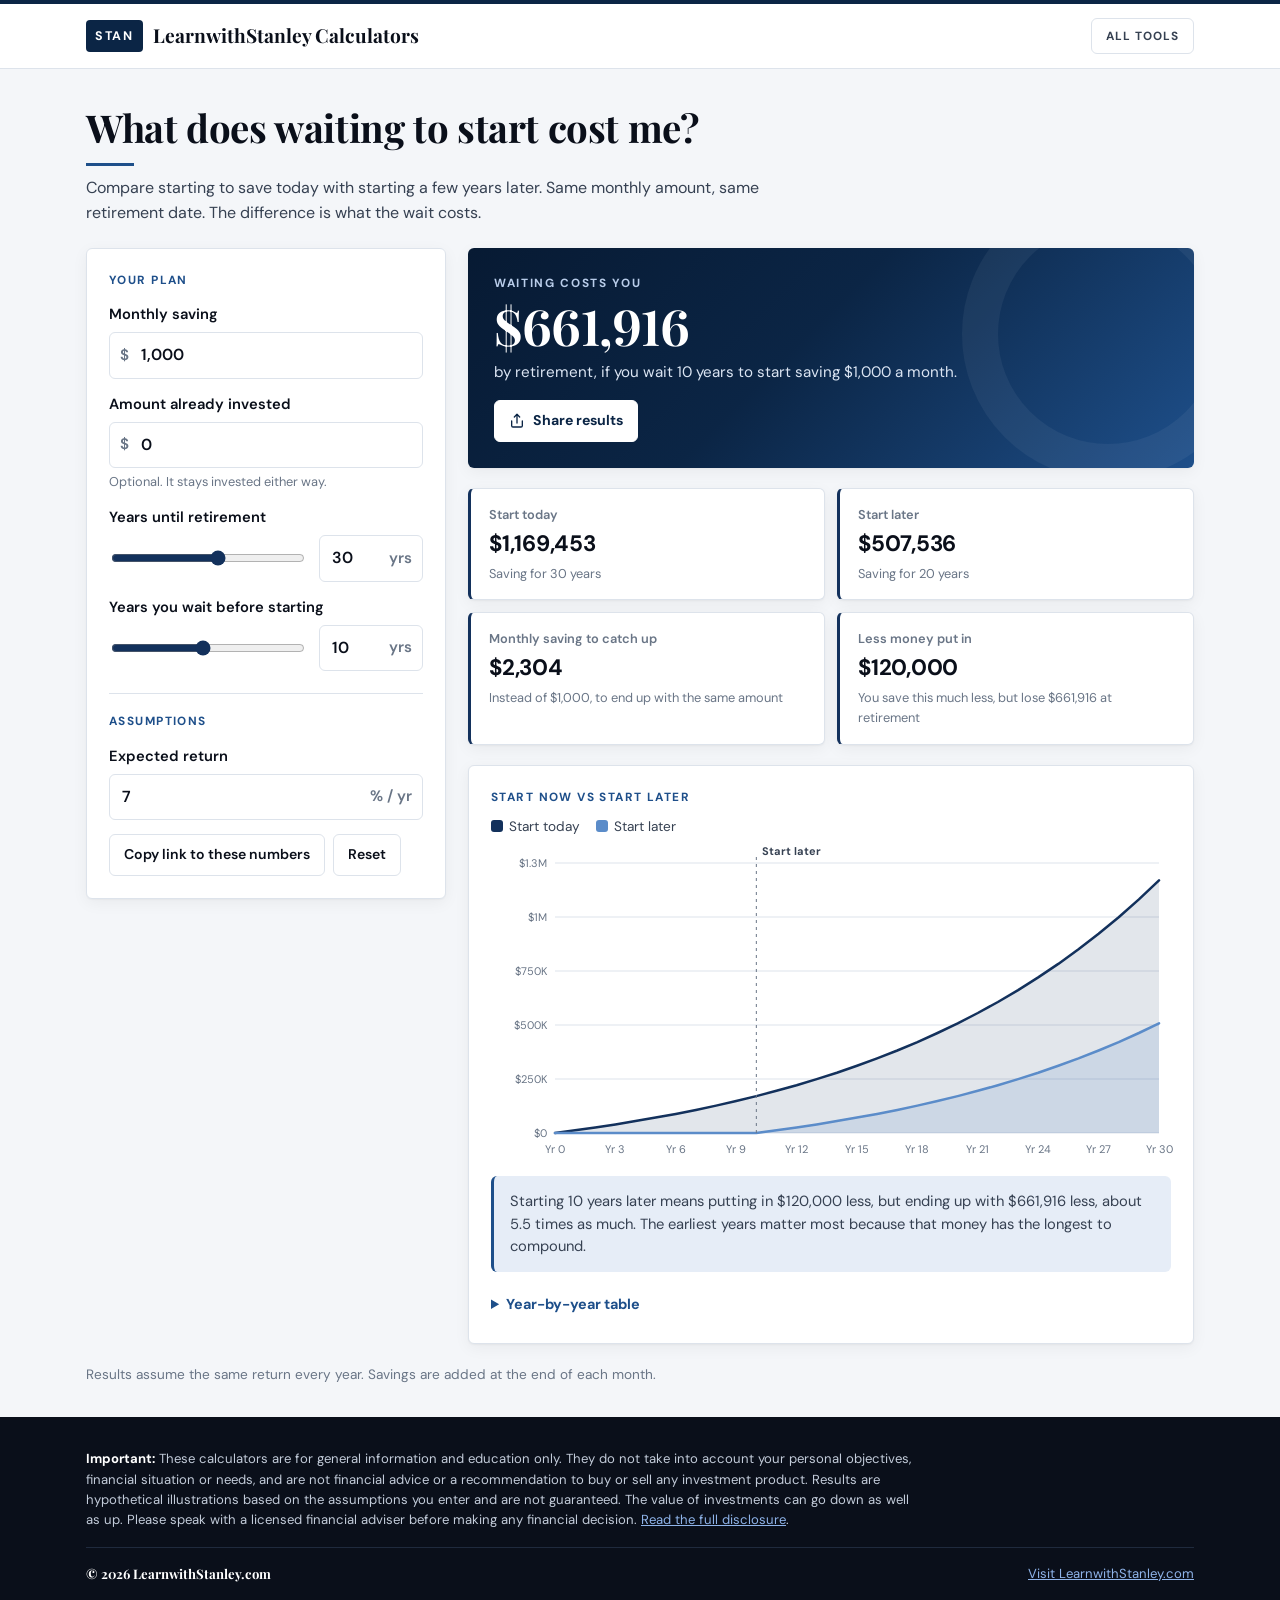
==== commit d6111ec4: "Use STAN as the logo mark Co-Authored-By: Claude Opus 5.5 (1M context) <noreply@anthropic.com>" ====
--- a/cost-of-delay/index.html
+++ b/cost-of-delay/index.html
@@ -15,7 +15,7 @@
   <meta property="og:image:width" content="1200">
   <meta property="og:image:height" content="630">
   <meta name="twitter:card" content="summary_large_image">
-  <link rel="icon" href="data:image/svg+xml,%3Csvg xmlns=%27http://www.w3.org/2000/svg%27 viewBox=%270 0 32 32%27%3E%3Crect width=%2732%27 height=%2732%27 fill=%27%230b2545%27/%3E%3Ctext x=%2716%27 y=%2721%27 font-family=%27Georgia,serif%27 font-size=%2714%27 font-weight=%27700%27 fill=%27white%27 text-anchor=%27middle%27%3ELS%3C/text%3E%3C/svg%3E">
+  <link rel="icon" href="data:image/svg+xml,%3Csvg xmlns=%27http://www.w3.org/2000/svg%27 viewBox=%270 0 32 32%27%3E%3Crect width=%2732%27 height=%2732%27 rx=%274%27 fill=%27%230b2545%27/%3E%3Ctext x=%2716%27 y=%2720%27 font-family=%27Arial,sans-serif%27 font-size=%2710%27 font-weight=%27700%27 fill=%27white%27 text-anchor=%27middle%27 textLength=%2726%27 lengthAdjust=%27spacingAndGlyphs%27%3ESTAN%3C/text%3E%3C/svg%3E">
   <link rel="preconnect" href="https://fonts.googleapis.com">
   <link rel="preconnect" href="https://fonts.gstatic.com" crossorigin>
   <link href="https://fonts.googleapis.com/css2?family=DM+Sans:opsz,wght@9..40,400;9..40,600;9..40,700&family=Playfair+Display:wght@600;700&display=swap" rel="stylesheet">
--- a/assets/css/style.css
+++ b/assets/css/style.css
@@ -89,8 +89,9 @@
 .site-header { background: var(--surface); border-top: 4px solid var(--navy-800); border-bottom: 1px solid var(--line); }
 .site-header .wrap { display: flex; align-items: center; justify-content: space-between; gap: 16px; min-height: 64px; flex-wrap: wrap; }
 .brand { display: inline-flex; align-items: center; gap: 10px; font-family: var(--serif); font-weight: 700; color: var(--ink); text-decoration: none; font-size: 1.2rem; line-height: 1.2; white-space: nowrap; }
-.brand::before { content: "LS"; display: inline-grid; place-items: center; width: 32px; height: 32px; background: var(--navy-800); color: #fff; font-family: var(--serif); font-size: 0.85rem; letter-spacing: 0.02em; border-radius: 4px; }
-@media (max-width: 420px) { .brand { font-size: 1.02rem; } .brand::before { width: 28px; height: 28px; font-size: 0.75rem; } }
+.brand::before { content: "STAN"; display: inline-grid; place-items: center; height: 32px; padding: 0 9px; background: var(--navy-800); color: #fff; font-family: var(--sans); font-weight: 700; font-size: 0.78rem; letter-spacing: 0.14em; border-radius: 4px; }
+@media (prefers-color-scheme: dark) { :root:not([data-theme="light"]) .brand::before { background: #fff; color: var(--navy-800); } }
+@media (max-width: 420px) { .brand { font-size: 1.02rem; } .brand::before { height: 28px; padding: 0 7px; font-size: 0.68rem; } }
 .nav { display: flex; gap: 4px; flex-wrap: wrap; }
 .nav a { color: var(--ink-2); text-decoration: none; font-weight: 700; padding: 8px 14px; border-radius: var(--radius); text-transform: uppercase; letter-spacing: 0.08em; font-size: 0.74rem; border: 1px solid var(--line); }
 .nav a:hover { border-color: var(--navy-700); color: var(--navy-700); }
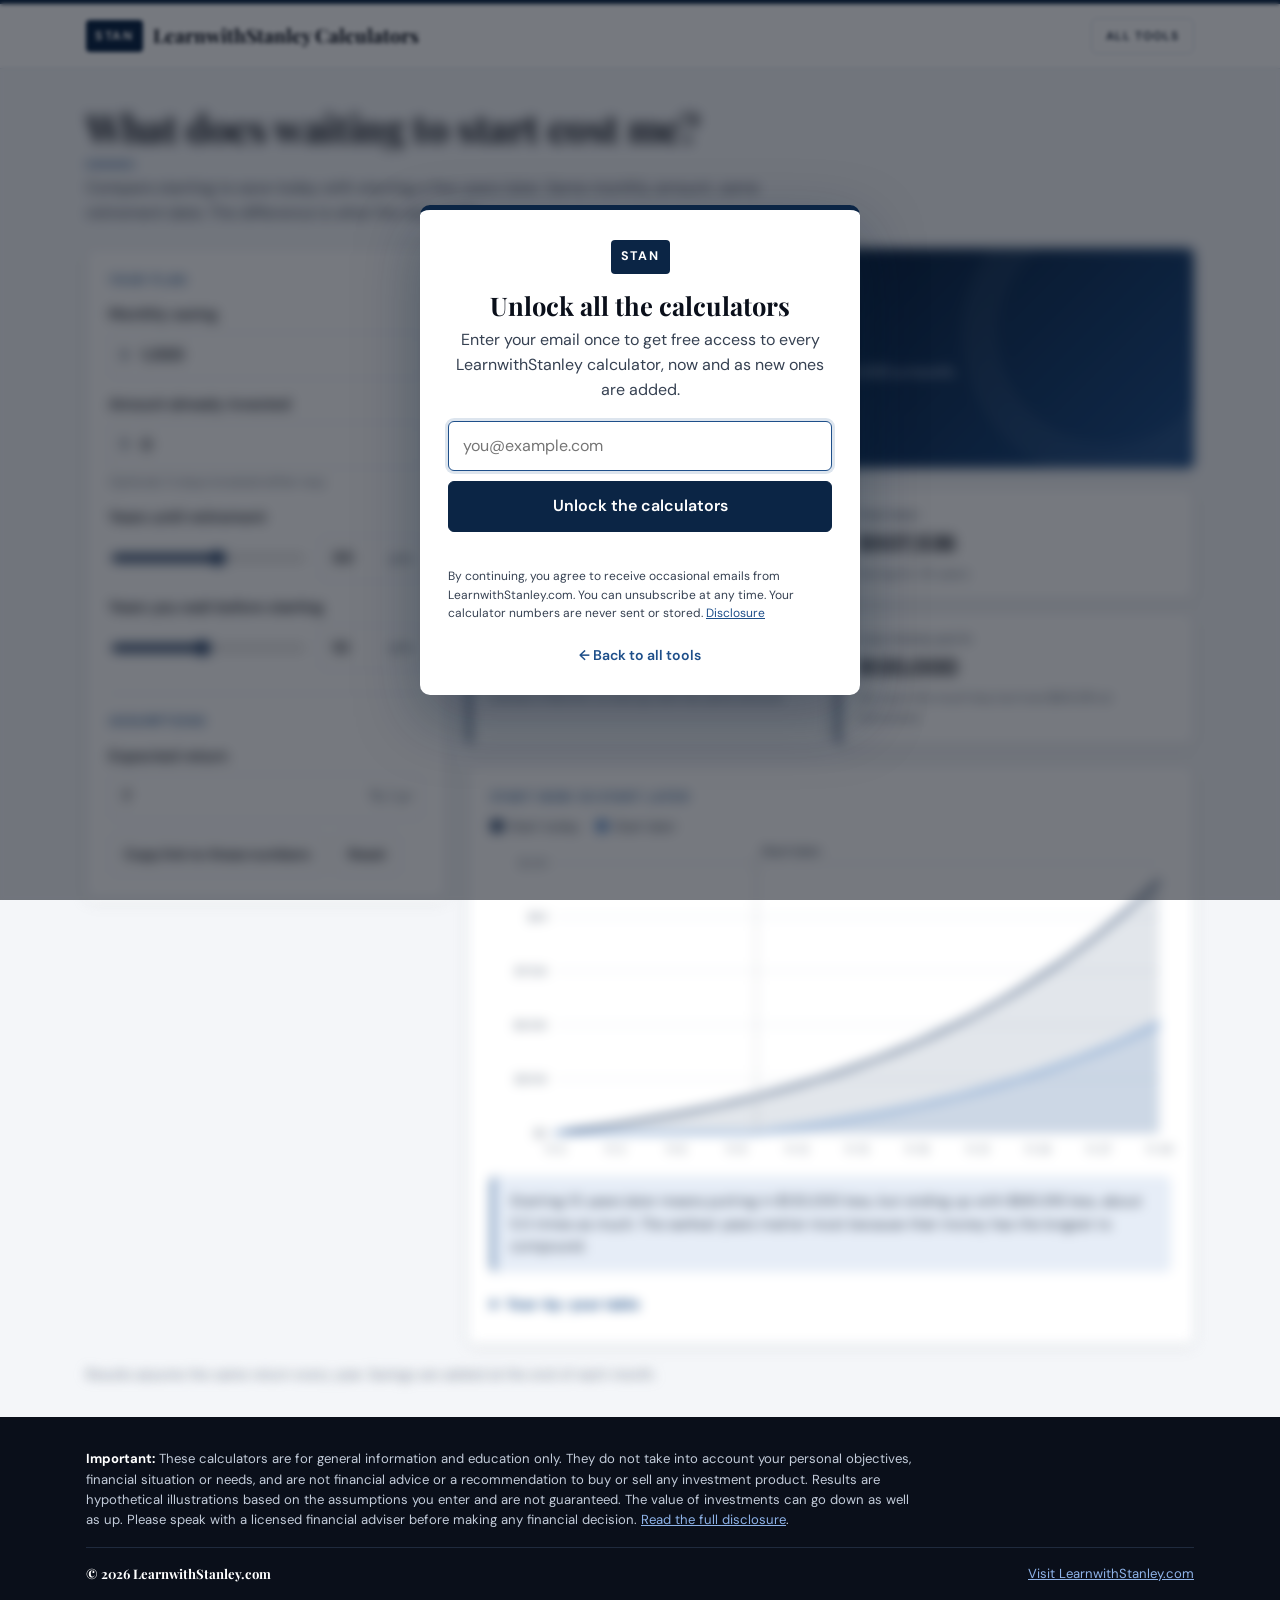
==== commit d82f9e25: "Add one-time email access gate that signs visitors up to a Sender group Co-Authored-By: Claude Opus " ====
--- a/cost-of-delay/index.html
+++ b/cost-of-delay/index.html
@@ -10,8 +10,8 @@
   <meta property="og:site_name" content="LearnwithStanley Calculators">
   <meta property="og:title" content="Cost of Delay · LearnwithStanley Calculators">
   <meta property="og:description" content="See how much waiting a few years to start saving costs you by retirement.">
-  <meta property="og:url" content="https://stanleylps.github.io/recalculator/cost-of-delay/">
-  <meta property="og:image" content="https://stanleylps.github.io/recalculator/assets/img/og-image.png">
+  <meta property="og:url" content="https://learnwithstanley.com/recalculator/cost-of-delay/">
+  <meta property="og:image" content="https://learnwithstanley.com/recalculator/assets/img/og-image.png">
   <meta property="og:image:width" content="1200">
   <meta property="og:image:height" content="630">
   <meta name="twitter:card" content="summary_large_image">
@@ -20,6 +20,7 @@
   <link rel="preconnect" href="https://fonts.gstatic.com" crossorigin>
   <link href="https://fonts.googleapis.com/css2?family=DM+Sans:opsz,wght@9..40,400;9..40,600;9..40,700&family=Playfair+Display:wght@600;700&display=swap" rel="stylesheet">
   <link rel="stylesheet" href="../assets/css/style.css">
+    <script>/* gate */try{if(!localStorage.getItem('lws_calc_access')&&!/(^|; )lws_calc_access=/.test(document.cookie))document.documentElement.classList.add('gated')}catch(e){document.documentElement.classList.add('gated')}</script>
   <!-- /layout:head -->
   <meta name="description" content="See how much waiting a few years to start saving costs you by retirement.">
 </head>
@@ -144,5 +145,6 @@
   <script src="../assets/js/ui.js"></script>
   <script src="../assets/js/cost-of-delay.js"></script>
   <script src="../assets/js/share.js"></script>
+  <script src="../assets/js/gate.js"></script>
 </body>
 </html>
--- a/assets/css/style.css
+++ b/assets/css/style.css
@@ -289,3 +289,22 @@
   .inputs { position: static; }
   body { background: #fff; }
 }
+
+/* Email access gate */
+.gated main { filter: blur(6px); pointer-events: none; user-select: none; }
+body.gate-open { overflow: hidden; }
+.gate { position: fixed; inset: 0; z-index: 50; display: grid; place-items: center; padding: 16px; background: rgba(7, 12, 22, 0.55); backdrop-filter: blur(2px); }
+.gate-card { width: min(440px, 100%); background: var(--surface); color: var(--ink); border-radius: 10px; padding: 30px 28px 24px; box-shadow: 0 24px 64px rgba(7, 26, 51, 0.35); border-top: 5px solid var(--navy-800); text-align: center; }
+.gate-mark { display: inline-block; background: var(--navy-800); color: #fff; font-weight: 700; font-size: 0.78rem; letter-spacing: 0.14em; padding: 7px 10px; border-radius: 4px; }
+.gate-card h2 { font-family: var(--serif); font-size: 1.6rem; line-height: 1.2; margin: 16px 0 8px; }
+.gate-card > p { color: var(--ink-2); margin: 0 0 18px; }
+.gate-card input[type="email"] { width: 100%; font: inherit; font-size: 1rem; padding: 12px 14px; border: 1px solid var(--line); border-radius: var(--radius); background: var(--surface); color: var(--ink); outline: none; }
+.gate-card input[type="email"]:focus { border-color: var(--navy-600); box-shadow: 0 0 0 3px rgba(30, 79, 138, 0.15); }
+.gate-card .btn-primary { width: 100%; margin-top: 10px; padding: 12px 14px; font-size: 1rem; }
+.gate-card .btn-primary:disabled { opacity: 0.7; cursor: wait; }
+.gate-hp { position: absolute; left: -9999px; width: 1px; height: 1px; opacity: 0; }
+.gate-error { color: var(--bad); font-size: 0.88rem; font-weight: 600; min-height: 1.2em; margin: 8px 0 0; }
+.gate-fine { font-size: 0.75rem; color: var(--ink-3); margin: 6px 0 14px; text-align: left; }
+.gate-fine a { color: var(--link); }
+.gate-back { display: inline-block; border: 0; background: none; font: inherit; font-size: 0.88rem; font-weight: 600; color: var(--link); text-decoration: none; cursor: pointer; padding: 4px; }
+@media (prefers-color-scheme: dark) { :root:not([data-theme="light"]) .gate-mark { background: #fff; color: var(--navy-800); } }
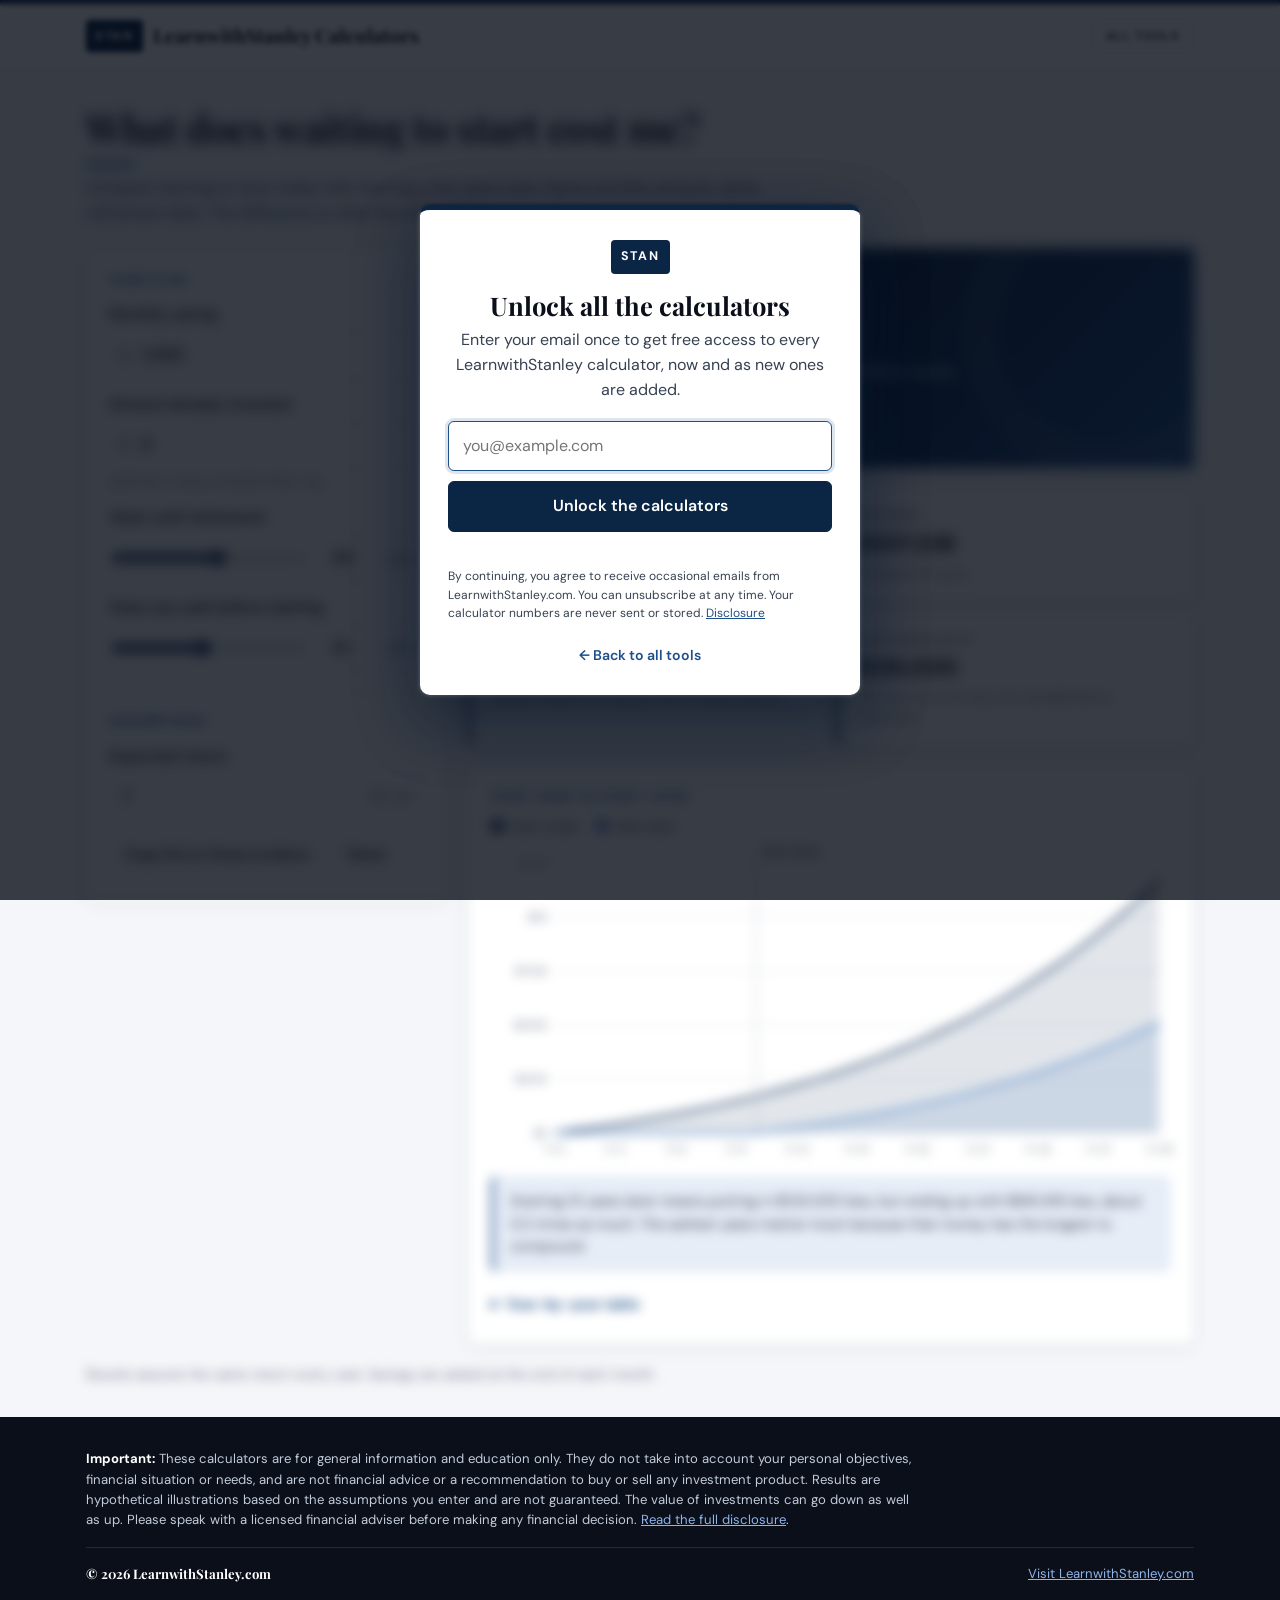
==== commit a85f2755: "Add version tags to CSS and JS links so browsers pick up updates Co-Authored-By: Claude Opus 5.5 (1M" ====
--- a/cost-of-delay/index.html
+++ b/cost-of-delay/index.html
@@ -19,7 +19,7 @@
   <link rel="preconnect" href="https://fonts.googleapis.com">
   <link rel="preconnect" href="https://fonts.gstatic.com" crossorigin>
   <link href="https://fonts.googleapis.com/css2?family=DM+Sans:opsz,wght@9..40,400;9..40,600;9..40,700&family=Playfair+Display:wght@600;700&display=swap" rel="stylesheet">
-  <link rel="stylesheet" href="../assets/css/style.css">
+  <link rel="stylesheet" href="../assets/css/style.css?v=6d3aa894">
     <script>/* gate */try{if(!localStorage.getItem('lws_calc_access')&&!/(^|; )lws_calc_access=/.test(document.cookie))document.documentElement.classList.add('gated')}catch(e){document.documentElement.classList.add('gated')}</script>
   <!-- /layout:head -->
   <meta name="description" content="See how much waiting a few years to start saving costs you by retirement.">
@@ -140,11 +140,12 @@
     </div>
   </footer>
 
-  <script src="../assets/js/calc.js"></script>
-  <script src="../assets/js/chart.js"></script>
-  <script src="../assets/js/ui.js"></script>
-  <script src="../assets/js/cost-of-delay.js"></script>
-  <script src="../assets/js/share.js"></script>
-  <script src="../assets/js/gate.js"></script>
+  <script src="../assets/js/calc.js?v=8ea5e96e"></script>
+  <script src="../assets/js/chart.js?v=4eeb99fa"></script>
+  <script src="../assets/js/ui.js?v=906f628b"></script>
+  <script src="../assets/js/cost-of-delay.js?v=8cd2ad4f"></script>
+  <script src="../assets/js/share.js?v=2811c458"></script>
+  <script src="../assets/js/gate.js?v=3fd9e445"></script>
+  <script src="../assets/js/gate.js?v=3fd9e445"></script>
 </body>
 </html>
